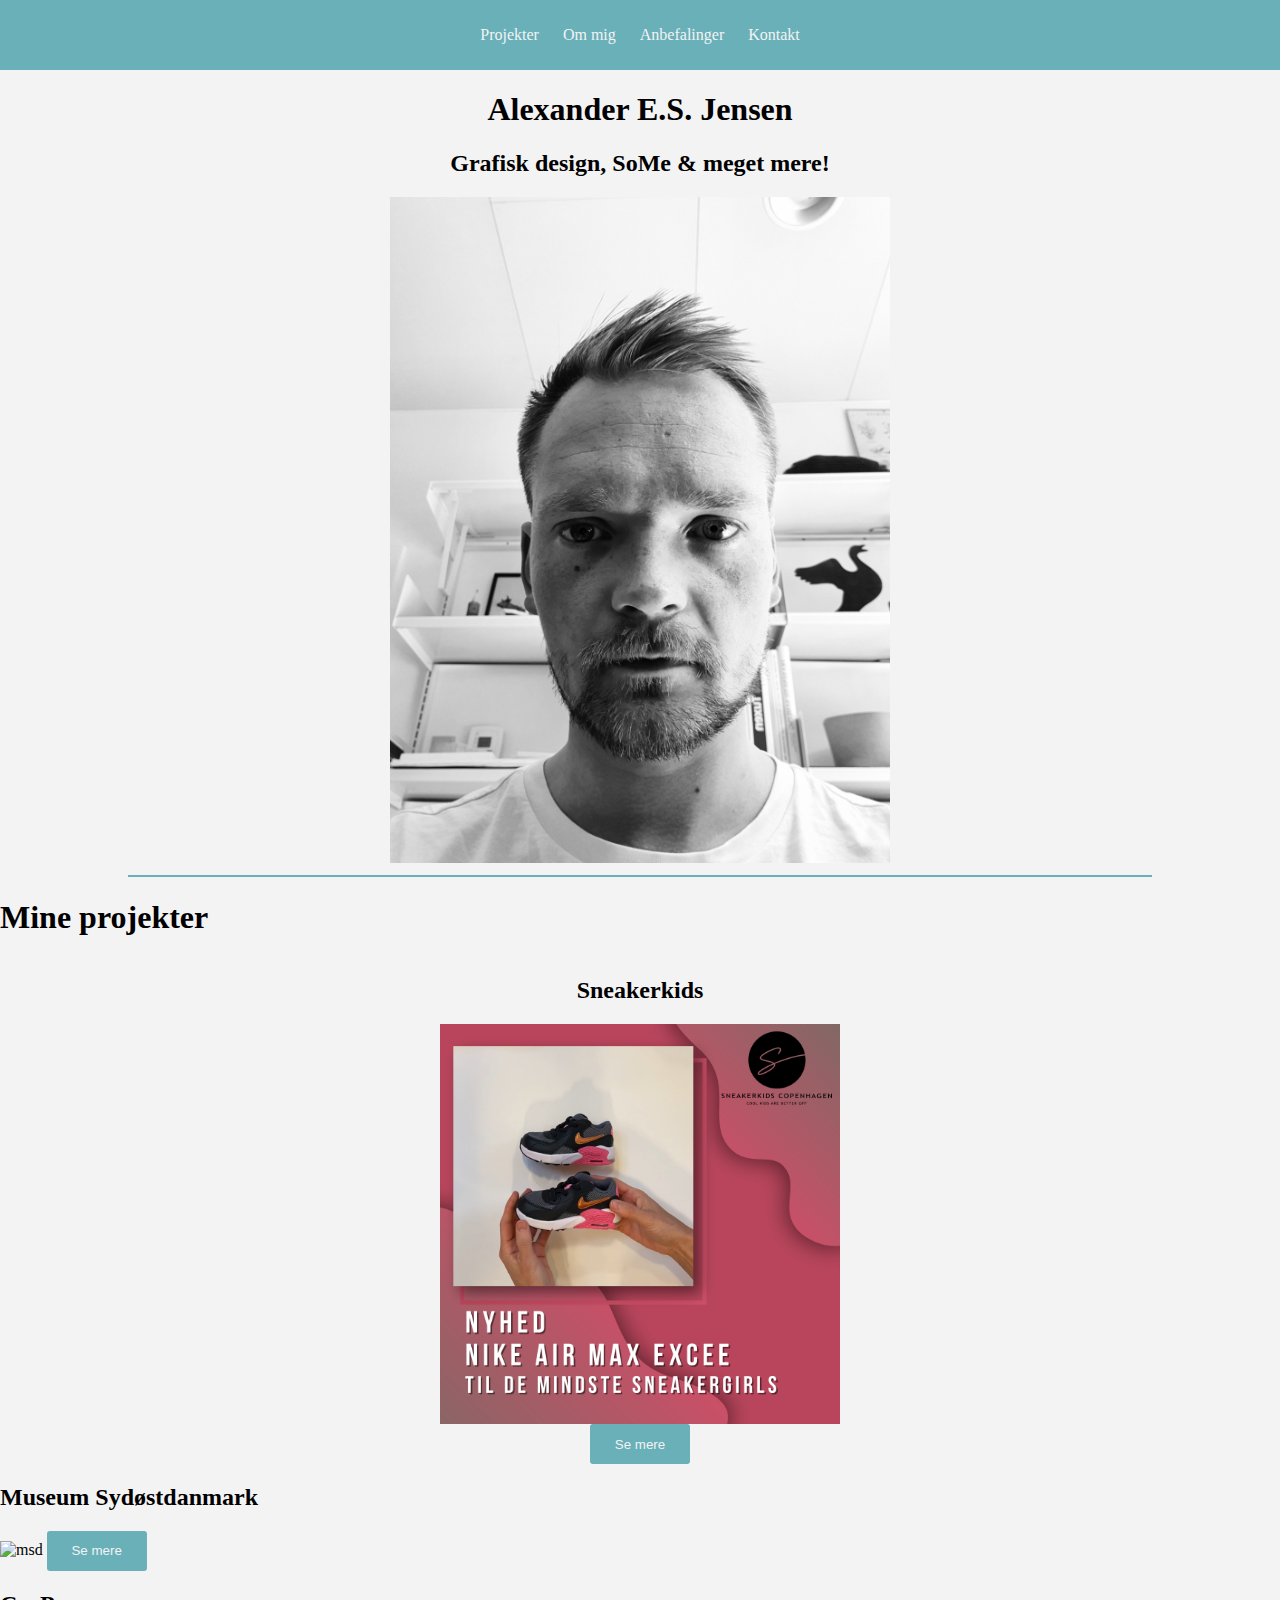
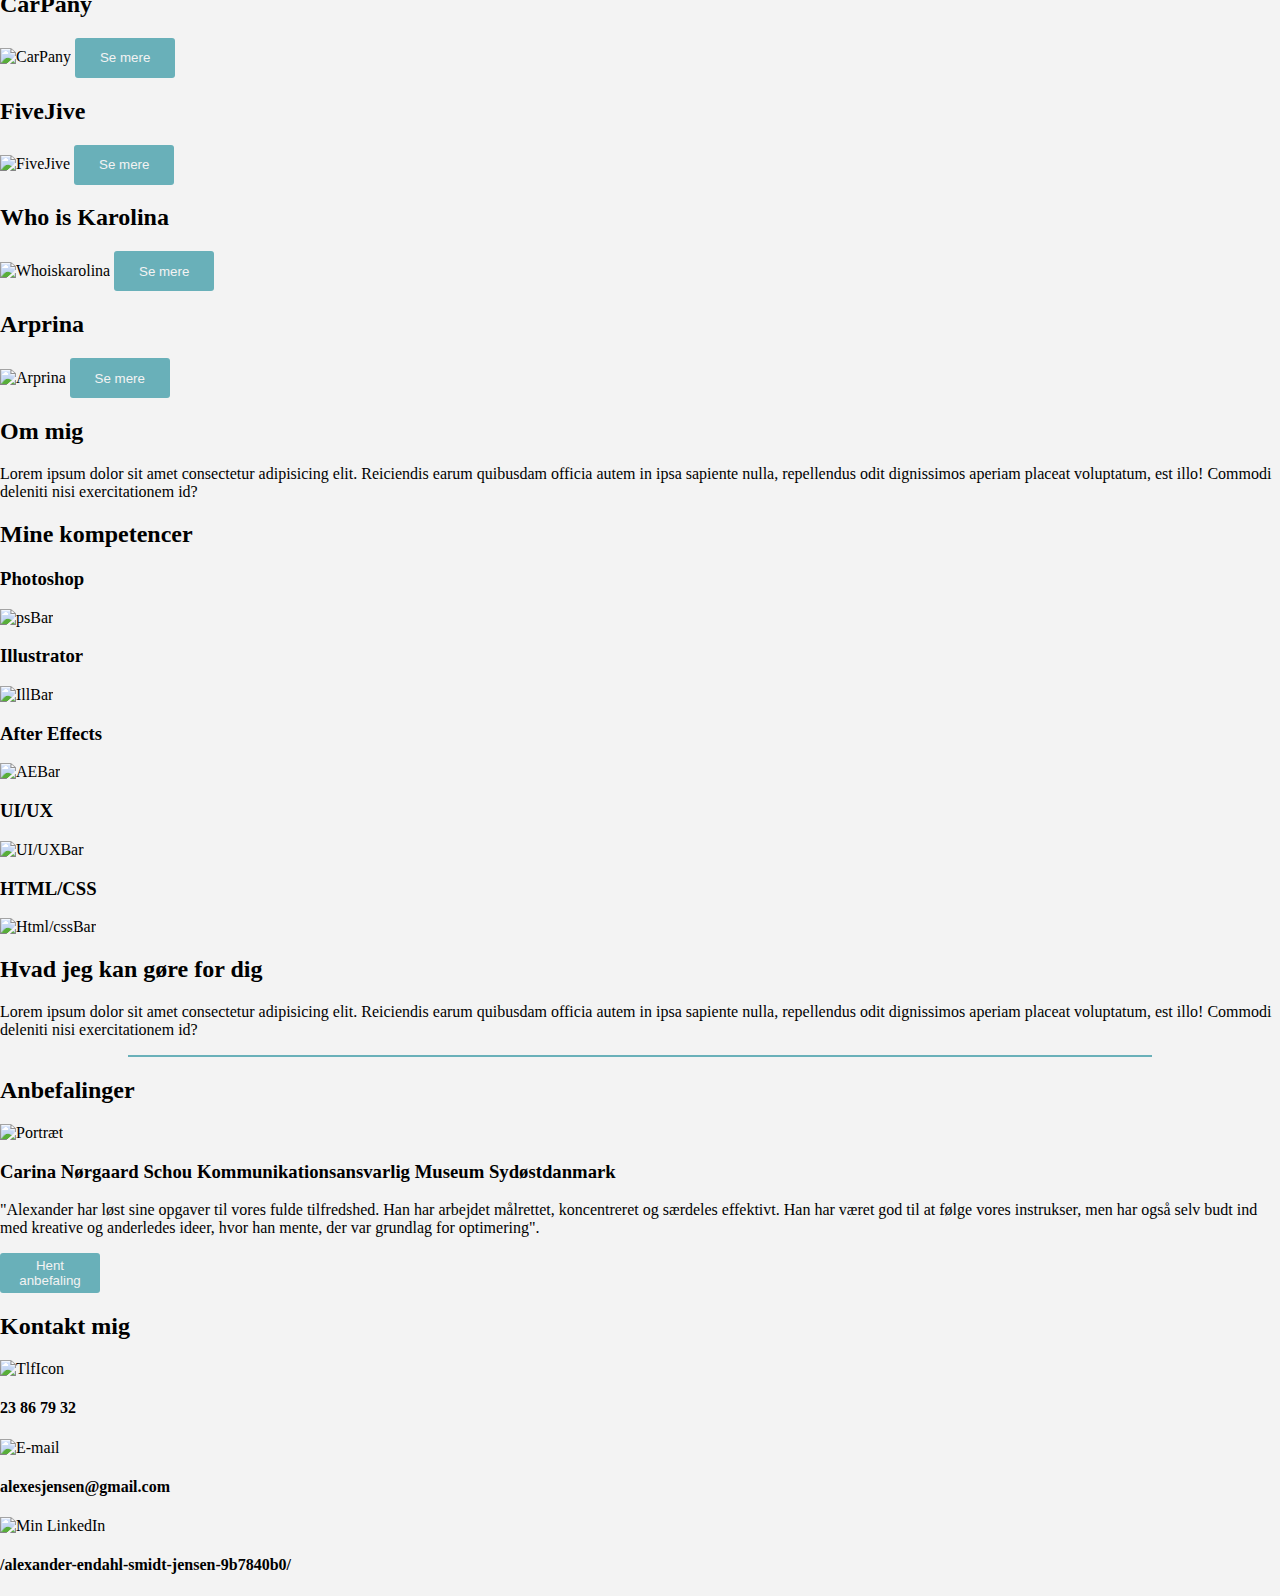
==== index.html @ 07bd34fa "lavet en masse navigation og links" ====
<!DOCTYPE html>
<html lang="en">
<head>
    <meta charset="UTF-8">
    <meta name="viewport" content="width=device-width, initial-scale=1.0">
    <link rel="stylesheet" href="style.css">
    <title>Min portfolio</title>
</head>
<body>
    <nav>
        <label for="toggle">&#9776;</label>
        <input type="checkbox" id="toggle">
        <div class="menu">
            <a href="index.html#navprojekt">Projekter</a>
            <a href="index.html#navommig">Om mig</a>
            <a href="index.html#navanbefal">Anbefalinger</a>
            <a href="index.html#navkontakt">Kontakt</a>
        </div>
    </nav>

    <section class="portret">
        <h1>Alexander E.S. Jensen</h1>
        <h2>Grafisk design, SoMe & meget mere!</h2>
        <img src="mig.jpg" alt="portræt">
    </section>
    <hr>
    <section class="projekter">
        <h1><a id="navprojekt"></a>Mine projekter</h1>
        
        <div class="sneakerkids">
            <h2><a id="tilbagesneaker"></a>Sneakerkids</h2>
            <img src="Sneakerkids thumbnail0.png" alt="sneakerkids">
            <a href="sneakerkids.html"><button>Se mere</button></a>
        </div>

        <div class="msd">
            <h2>Museum Sydøstdanmark</h2>
            <img src="" alt="msd">
            <a href=""><button>Se mere</button></a>
        </div>

        <div class="carpany">
            <h2>CarPany</h2>
            <img src="" alt="CarPany">
            <a href=""><button>Se mere</button></a>
        </div>

        <div class="fivejive">
            <h2>FiveJive</h2>
            <img src="" alt="FiveJive">
            <a href=""><button>Se mere</button></a>
        </div>

        <div class="karolina">
            <h2>Who is Karolina</h2>
            <img src="" alt="Whoiskarolina">
            <a href=""><button>Se mere</button></a>
        </div>

        <div class="arprina">
            <h2>Arprina</h2>
            <img src="" alt="Arprina">
            <a href=""><button>Se mere</button></a>
        </div>
    </section>
    
    <section class="ommig">
        <h2><a id="navommig"></a>Om mig</h2>
        <p>Lorem ipsum dolor sit amet consectetur adipisicing elit.
            Reiciendis earum quibusdam officia autem in ipsa sapiente nulla,
             repellendus odit dignissimos aperiam placeat voluptatum, est illo! 
             Commodi deleniti nisi exercitationem id?</p>
    </section>
    <section class="kompetencer">
        <h2>Mine kompetencer</h2>
        <h3>Photoshop</h3>
        <img src="" alt="psBar">
        <h3>Illustrator</h3>
        <img src="" alt="IllBar">
        <h3>After Effects</h3>
        <img src="" alt="AEBar">
        <h3>UI/UX</h3>
        <img src="" alt="UI/UXBar">
        <h3>HTML/CSS</h3>
        <img src="" alt="Html/cssBar">
    </section>
    <section class="cta">
        <h2>Hvad jeg kan gøre for dig</h2>
        <p>Lorem ipsum dolor sit amet consectetur adipisicing elit.
            Reiciendis earum quibusdam officia autem in ipsa sapiente nulla,
             repellendus odit dignissimos aperiam placeat voluptatum, est illo! 
             Commodi deleniti nisi exercitationem id?</p>
    </section>
    <hr>
    <section class="anbefaling">
        <h2><a id="navanbefal"></a>Anbefalinger</h2>
        <div class="carina">
        <img src="" alt="Portræt">
        <h3>Carina Nørgaard Schou 
            Kommunikationsansvarlig
            Museum Sydøstdanmark</h3>
            <p>"Alexander har løst sine opgaver til vores fulde tilfredshed. Han har arbejdet målrettet, koncentreret og
                særdeles effektivt. Han har været god til at følge vores instrukser, men har også selv budt ind med
                kreative og anderledes ideer, hvor han mente, der var grundlag for optimering".</p>
                <button>Hent anbefaling</button>   
        </div>
    </section>
    <section class="kontakt">
        <h2><a id="navkontakt"></a>Kontakt mig</h2>
        <div class="tlf">
            <img src="" alt="TlfIcon">
            <h4>23 86 79 32</h4>
        </div>
        <div class="mail">
            <img src="" alt="E-mail">
            <h4>alexesjensen@gmail.com</h4>      
        </div>
        <div class="linkedin">
            <img src="" alt="Min LinkedIn">
            <h4>/alexander-endahl-smidt-jensen-9b7840b0/</h4>
        </div>
    </section>
</body>
</html>
---- style.css ----
body {
    margin: 0;
    background-color:#f3f3f3;
}



/*burger menu navigation*/

.nav {
    text-align: right;
    height: 70px;
    line-height: 70px;
    background-color: #69b0b9;
    }
.menu {
    margin: 0 0px 0px 0;
    text-align: center;
    background-color:#69b0b9;
}
.menu a {
    clear: right;
    text-decoration: none;
    color: #f3f3f3;
    margin: 0 10px;
    line-height: 70px;
}

label {
    font-size: 26px;
    line-height: 70px;
    display: none;
    width: 100%;
    float: right;
    background-color: #69b0b9;
    color: #f3f3f3;
    text-align: right;    
    }


#toggle {
    display: none; 
}

/*Hr styling*/

hr {
    background-color: #69b0b9;
    height: 2px;
    border: none;
    width: 80%;
}

/*Button styling*/

button {
    background-color: #69b0b9;
    border: none;
    border-radius: 3px;
    color: #f3f3f3;
    height: 40px;
    width: 100px;

}


/*portræt sektion styling*/

.portret {
    text-align: center;
}

.portret img {
    width: 500px;
}

/*Projekt sektion*/

.sneakerkids {
    display: flex;
    flex-direction: column;
    align-items: center;
}
    

.projekter img {
    width: 400px;
}







@media only screen and (max-width: 500px) {
    label {
        display: block;
        cursor: pointer;
        }
    .menu {
        text-align: center;
        width: 100%;
        display: none;
    }
    .menu a {
        display: block;
        margin: 0;
    }
    #toggle:checked + .menu {
        display: block;
    }
    .portret {
        padding-top: 70px;
    }
    .portret img {
        width: 400px;
    }
}
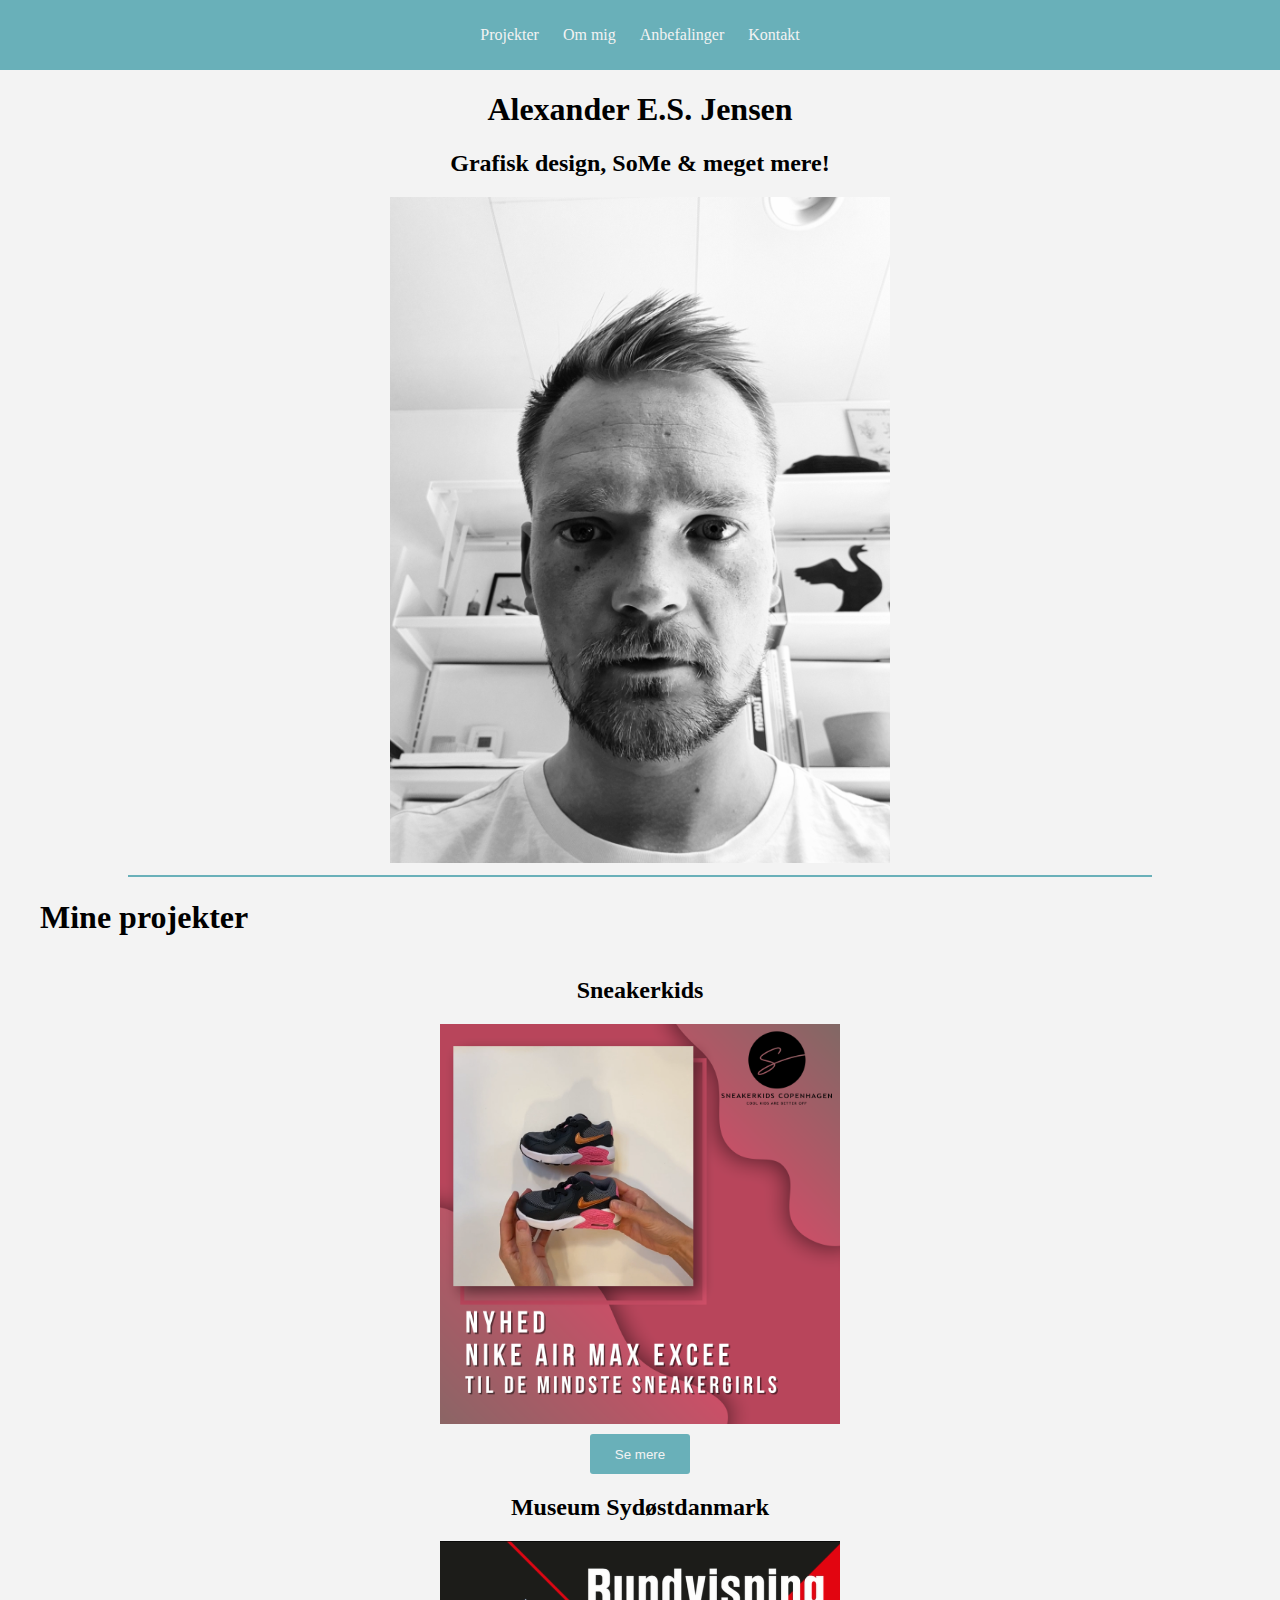
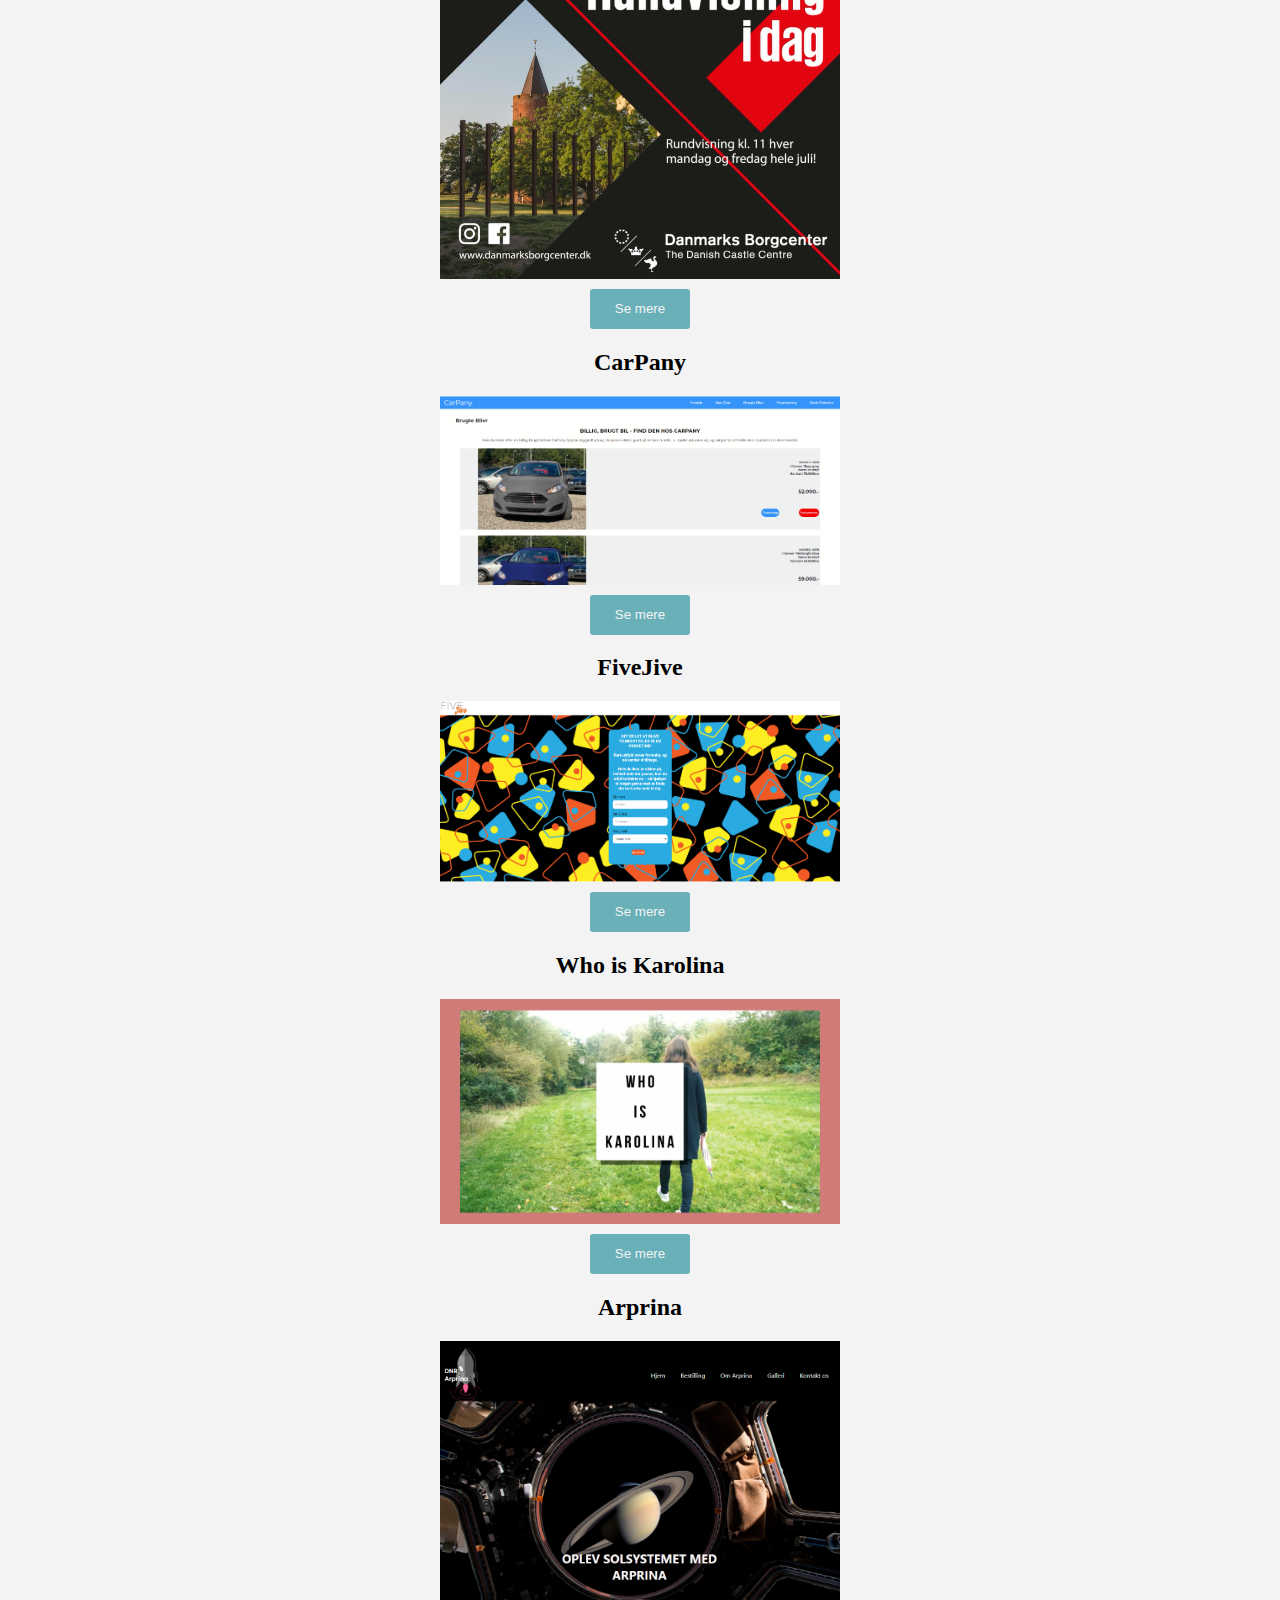
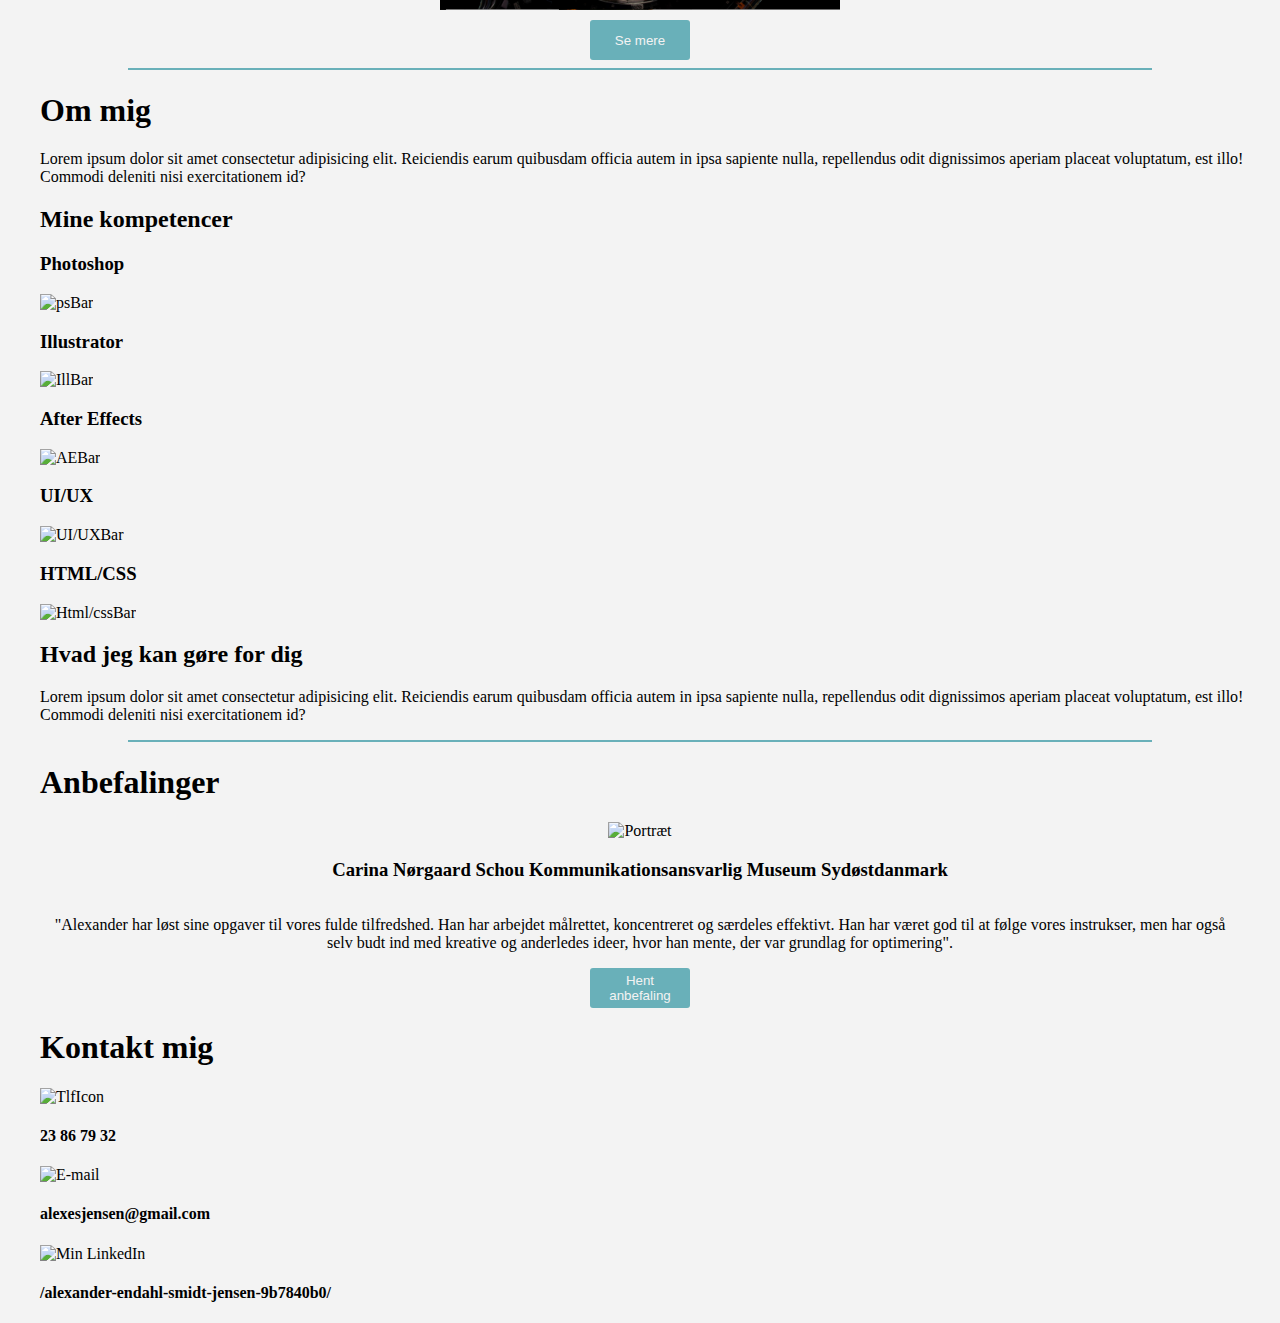
==== commit 2ecb3076: "en masse" ====
--- a/index.html
+++ b/index.html
@@ -34,38 +34,38 @@
         </div>
 
         <div class="msd">
-            <h2>Museum Sydøstdanmark</h2>
-            <img src="" alt="msd">
-            <a href=""><button>Se mere</button></a>
+            <h2><a id="tilbagemsd"></a>Museum Sydøstdanmark</h2>
+            <img src="msd.PNG" alt="msd">
+            <a href="msd.html"><button>Se mere</button></a>
         </div>
 
         <div class="carpany">
-            <h2>CarPany</h2>
-            <img src="" alt="CarPany">
-            <a href=""><button>Se mere</button></a>
+            <h2><a id="tilbagecarpany"></a>CarPany</h2>
+            <img src="Carpany.PNG" alt="CarPany">
+            <a href="carpany.html"><button>Se mere</button></a>
         </div>
 
         <div class="fivejive">
-            <h2>FiveJive</h2>
-            <img src="" alt="FiveJive">
-            <a href=""><button>Se mere</button></a>
+            <h2><a id="tilbagefivejive"></a>FiveJive</h2>
+            <img src="jive.PNG" alt="FiveJive">
+            <a href="fivejive.html"><button>Se mere</button></a>
         </div>
 
         <div class="karolina">
-            <h2>Who is Karolina</h2>
-            <img src="" alt="Whoiskarolina">
-            <a href=""><button>Se mere</button></a>
+            <h2><a id="tilbagekaro"></a>Who is Karolina</h2>
+            <img src="karolina film.png" alt="Whoiskarolina">
+            <a href="wik.html"><button>Se mere</button></a>
         </div>
 
         <div class="arprina">
-            <h2>Arprina</h2>
-            <img src="" alt="Arprina">
-            <a href=""><button>Se mere</button></a>
+            <h2><a id="tilbagearprina"></a>Arprina</h2>
+            <img src="rumrejsen.PNG" alt="Arprina">
+            <a href="arprina.html"><button>Se mere</button></a>
         </div>
     </section>
-    
+<hr>
     <section class="ommig">
-        <h2><a id="navommig"></a>Om mig</h2>
+        <h1><a id="navommig"></a>Om mig</h1>
         <p>Lorem ipsum dolor sit amet consectetur adipisicing elit.
             Reiciendis earum quibusdam officia autem in ipsa sapiente nulla,
              repellendus odit dignissimos aperiam placeat voluptatum, est illo! 
@@ -93,7 +93,7 @@
     </section>
     <hr>
     <section class="anbefaling">
-        <h2><a id="navanbefal"></a>Anbefalinger</h2>
+        <h1><a id="navanbefal"></a>Anbefalinger</h1>
         <div class="carina">
         <img src="" alt="Portræt">
         <h3>Carina Nørgaard Schou 
@@ -106,7 +106,7 @@
         </div>
     </section>
     <section class="kontakt">
-        <h2><a id="navkontakt"></a>Kontakt mig</h2>
+        <h1><a id="navkontakt"></a>Kontakt mig</h1>
         <div class="tlf">
             <img src="" alt="TlfIcon">
             <h4>23 86 79 32</h4>
--- a/style.css
+++ b/style.css
@@ -74,24 +74,99 @@
     width: 500px;
 }
 
+/*ryk af tekster mm.*/
+
+.projekter h1 {
+margin-left: 40px;
+}
+.ommig {
+    margin-left: 40px;
+}
+.anbefaling h1 {
+    margin-left: 40px;
+}
+.kontakt {
+    margin-left: 40px;
+}
+.kompetencer {
+    margin-left: 40px;
+}
+.cta {
+    margin-left: 40px;
+}
+
 /*Projekt sektion*/
 
 .sneakerkids {
     display: flex;
     flex-direction: column;
     align-items: center;
+    }
+.sneakerkids button {
+    margin-top: 10px;
 }
-    
 
 .projekter img {
     width: 400px;
 }
 
+.msd {
+    display: flex;
+    flex-direction: column;
+    align-items: center;
+}
+.msd button{
+    margin-top: 10px;
+}
 
+.carpany {
+    display: flex;
+    flex-direction: column;
+    align-items: center;
+}
+.carpany button {
+    margin-top: 10px;
+}
 
+.fivejive {
+    display: flex;
+    flex-direction: column;
+    align-items: center;
+}
+.fivejive button {
+    margin-top: 10px;
+}
 
+.karolina {
+    display: flex;
+    flex-direction: column;
+    align-items: center;
+}
+.karolina button {
+    margin-top: 10px;
+}
 
+.arprina {
+    display: flex;
+    flex-direction: column;
+    align-items: center;
+}
+.arprina button {
+    margin-top: 10px;
+}
 
+/*anbfaling*/
+
+.carina {
+    display: flex;
+    flex-direction: column;
+    align-items: center;
+    text-align: center;
+}
+.carina p {
+    margin-left: 40px;
+    margin-right: 40px;
+}
 
 @media only screen and (max-width: 500px) {
     label {
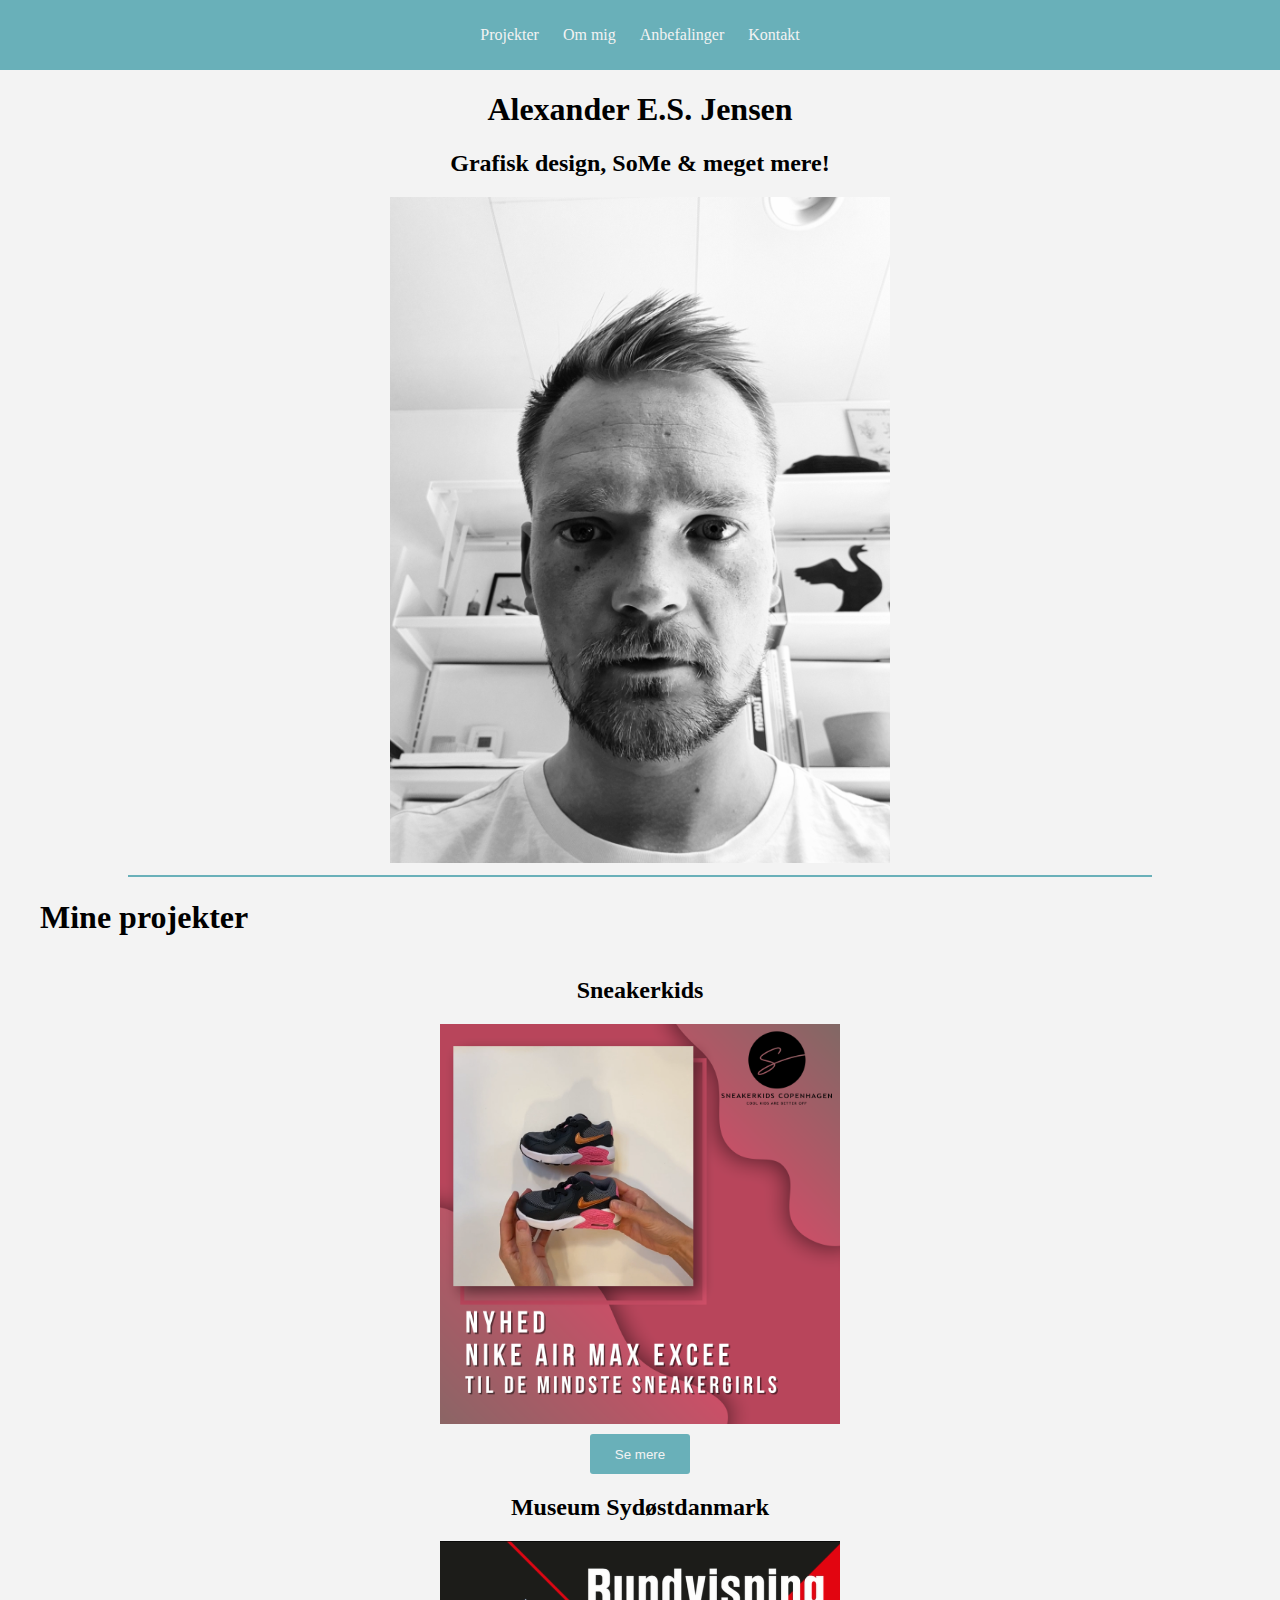
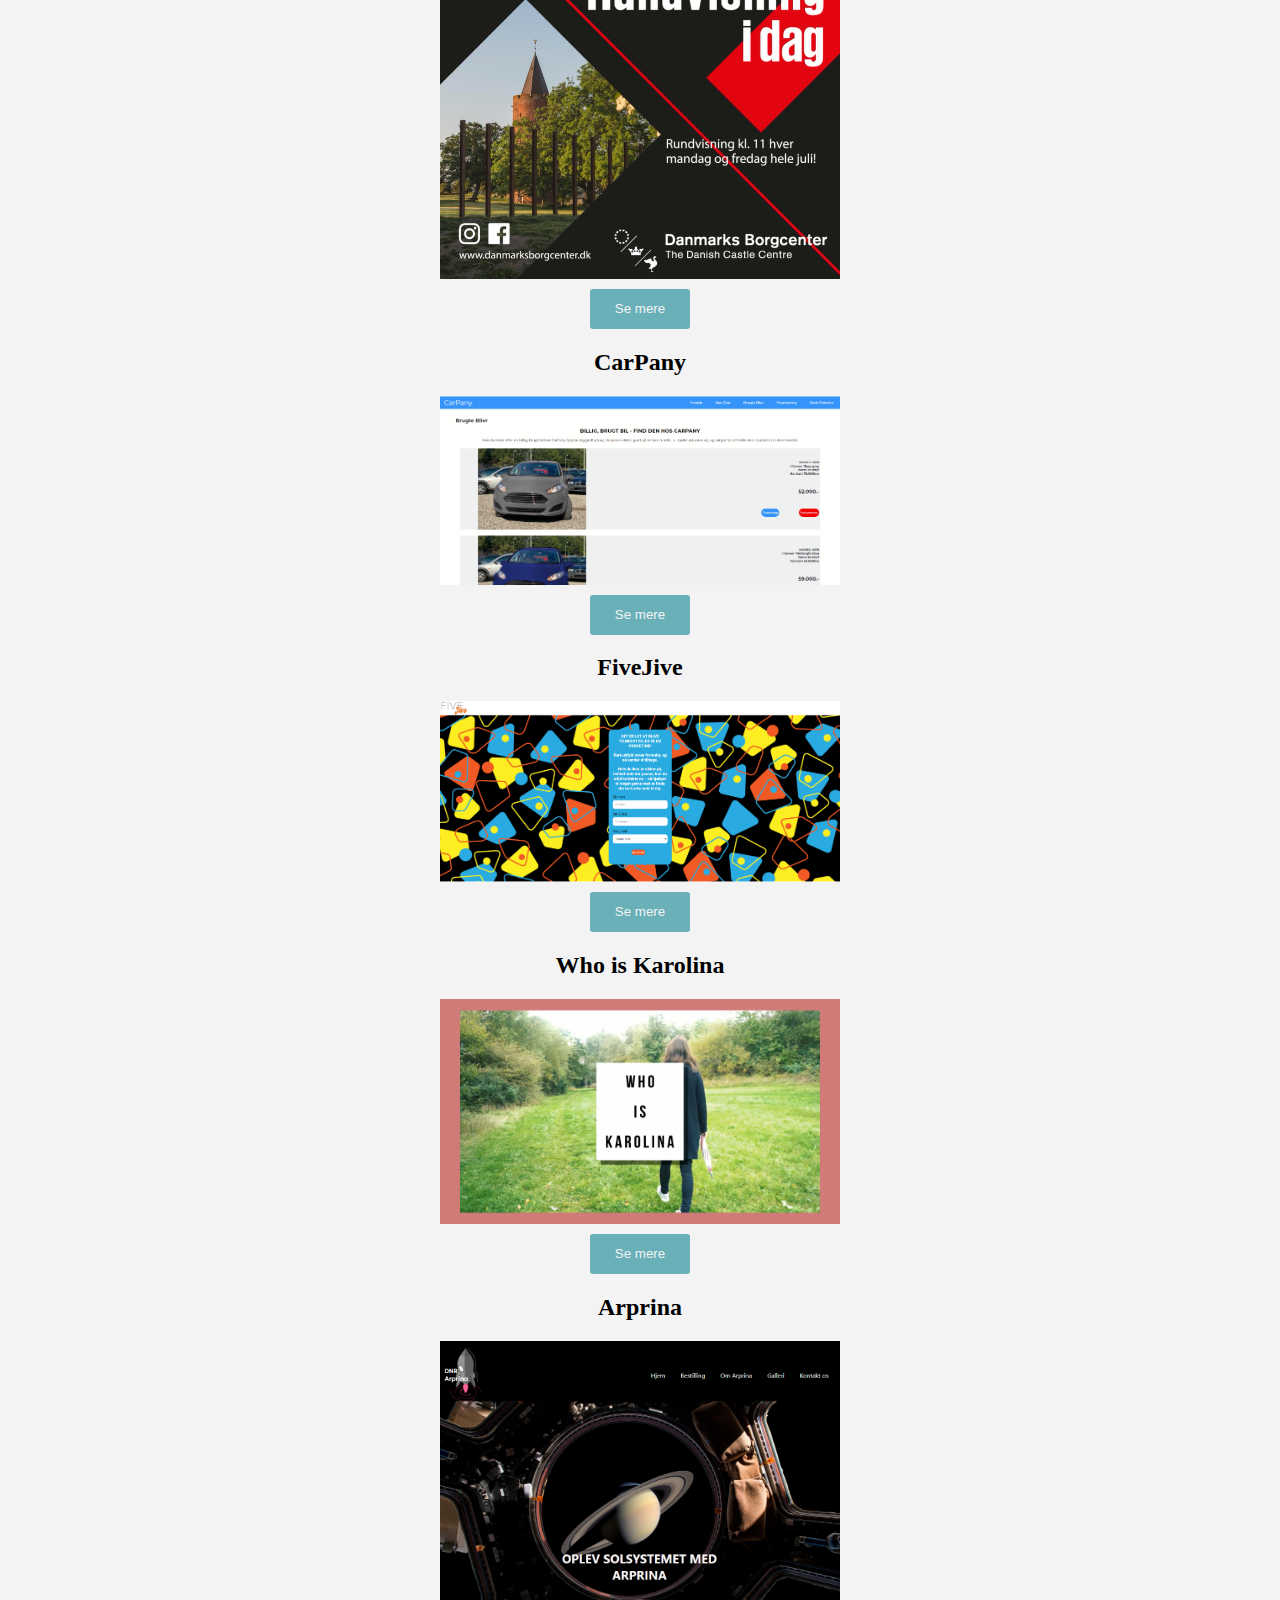
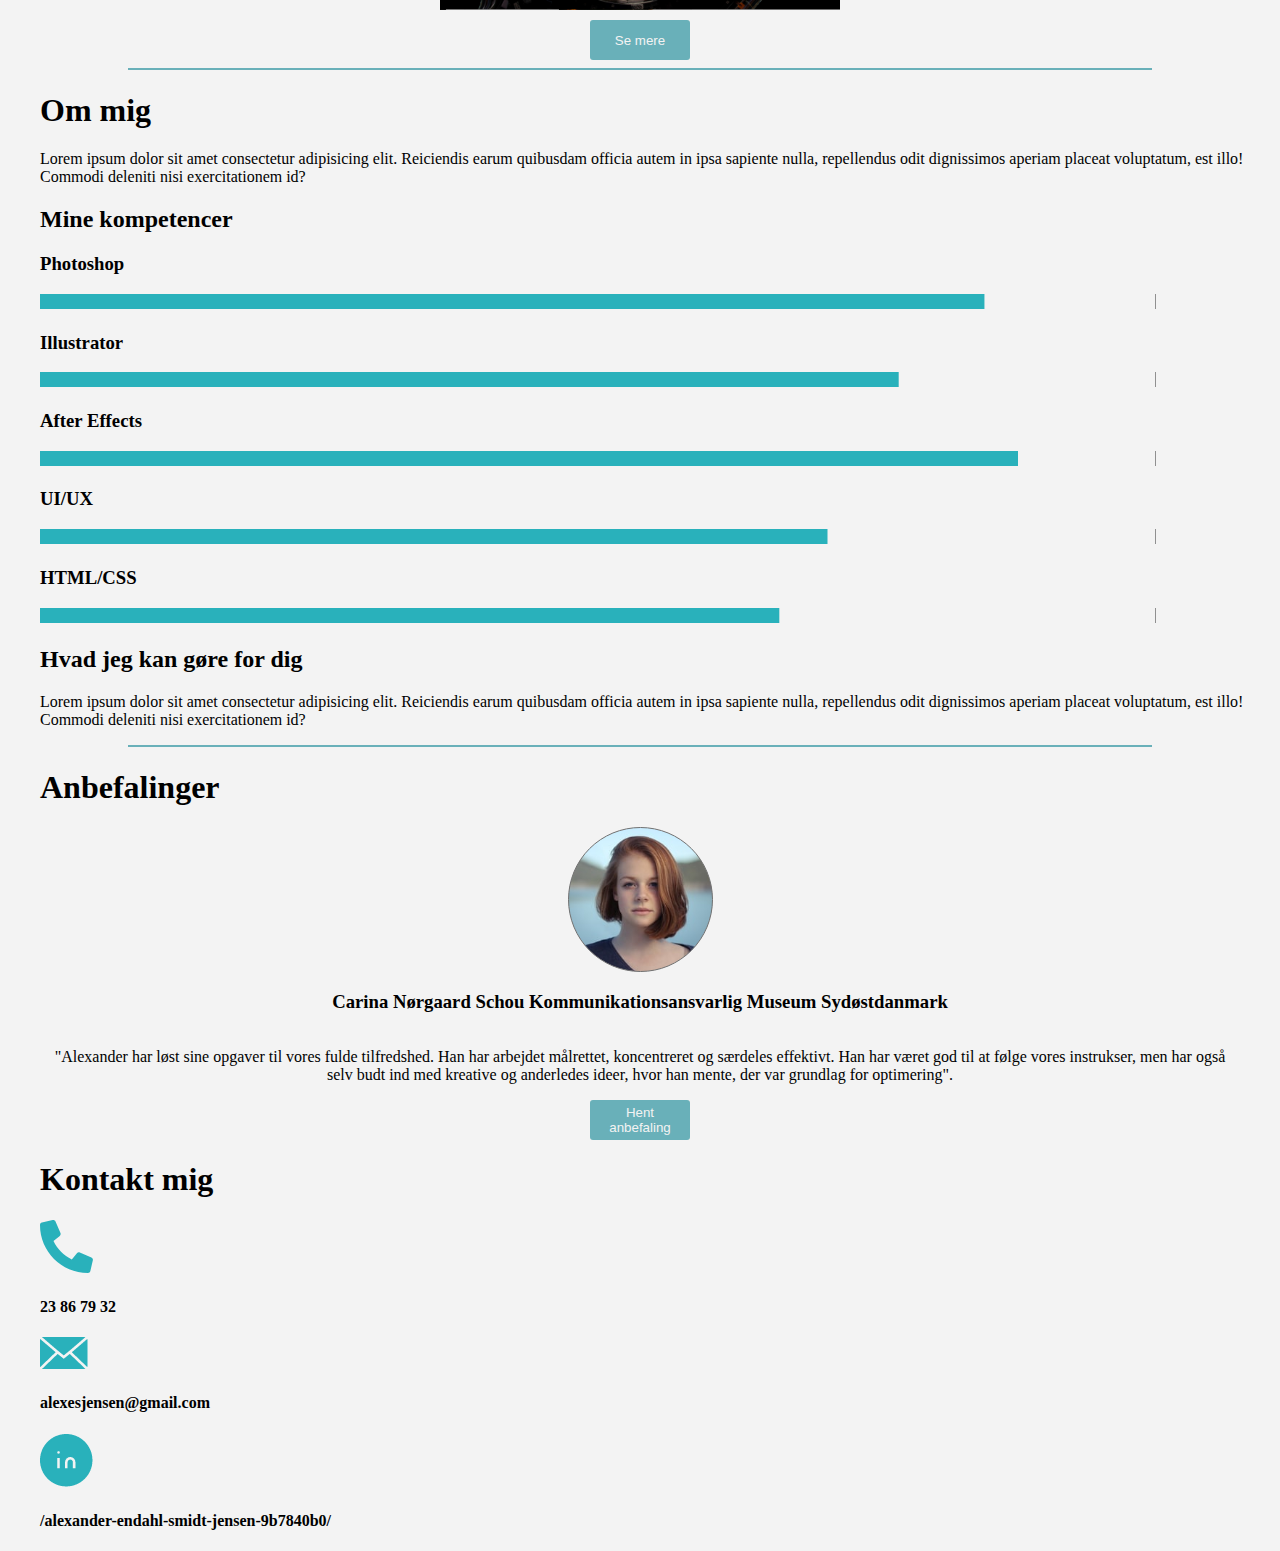
==== commit 71aa80e2: "tilføjet billeder" ====
--- a/index.html
+++ b/index.html
@@ -74,15 +74,15 @@
     <section class="kompetencer">
         <h2>Mine kompetencer</h2>
         <h3>Photoshop</h3>
-        <img src="" alt="psBar">
+        <img src="psbar2.png" alt="psBar">
         <h3>Illustrator</h3>
-        <img src="" alt="IllBar">
+        <img src="illbar.png" alt="IllBar">
         <h3>After Effects</h3>
-        <img src="" alt="AEBar">
+        <img src="AEbar.png" alt="AEBar">
         <h3>UI/UX</h3>
-        <img src="" alt="UI/UXBar">
+        <img src="uiuxbar.png" alt="UI/UXBar">
         <h3>HTML/CSS</h3>
-        <img src="" alt="Html/cssBar">
+        <img src="htmlcssbar.png" alt="Html/cssBar">
     </section>
     <section class="cta">
         <h2>Hvad jeg kan gøre for dig</h2>
@@ -95,28 +95,29 @@
     <section class="anbefaling">
         <h1><a id="navanbefal"></a>Anbefalinger</h1>
         <div class="carina">
-        <img src="" alt="Portræt">
+        <img src="carina.png" alt="Portræt">
         <h3>Carina Nørgaard Schou 
             Kommunikationsansvarlig
             Museum Sydøstdanmark</h3>
             <p>"Alexander har løst sine opgaver til vores fulde tilfredshed. Han har arbejdet målrettet, koncentreret og
                 særdeles effektivt. Han har været god til at følge vores instrukser, men har også selv budt ind med
                 kreative og anderledes ideer, hvor han mente, der var grundlag for optimering".</p>
-                <button>Hent anbefaling</button>   
+                <a href="./Anbefaling Museum Sydøstdanmark.pdf" download="AnbefalingMSD.pdf">
+                <button>Hent anbefaling</button></a>   
         </div>
     </section>
     <section class="kontakt">
         <h1><a id="navkontakt"></a>Kontakt mig</h1>
         <div class="tlf">
-            <img src="" alt="TlfIcon">
+            <img src="tlf.png" alt="TlfIcon">
             <h4>23 86 79 32</h4>
         </div>
         <div class="mail">
-            <img src="" alt="E-mail">
+            <img src="email.png" alt="E-mail">
             <h4>alexesjensen@gmail.com</h4>      
         </div>
         <div class="linkedin">
-            <img src="" alt="Min LinkedIn">
+            <img src="linkedin (1).png" alt="Min LinkedIn">
             <h4>/alexander-endahl-smidt-jensen-9b7840b0/</h4>
         </div>
     </section>
--- a/style.css
+++ b/style.css
@@ -154,6 +154,13 @@
 .arprina button {
     margin-top: 10px;
 }
+
+.kompetencer img {
+width: 90%;
+height: 15px;
+}
+
+
 
 /*anbfaling*/
 
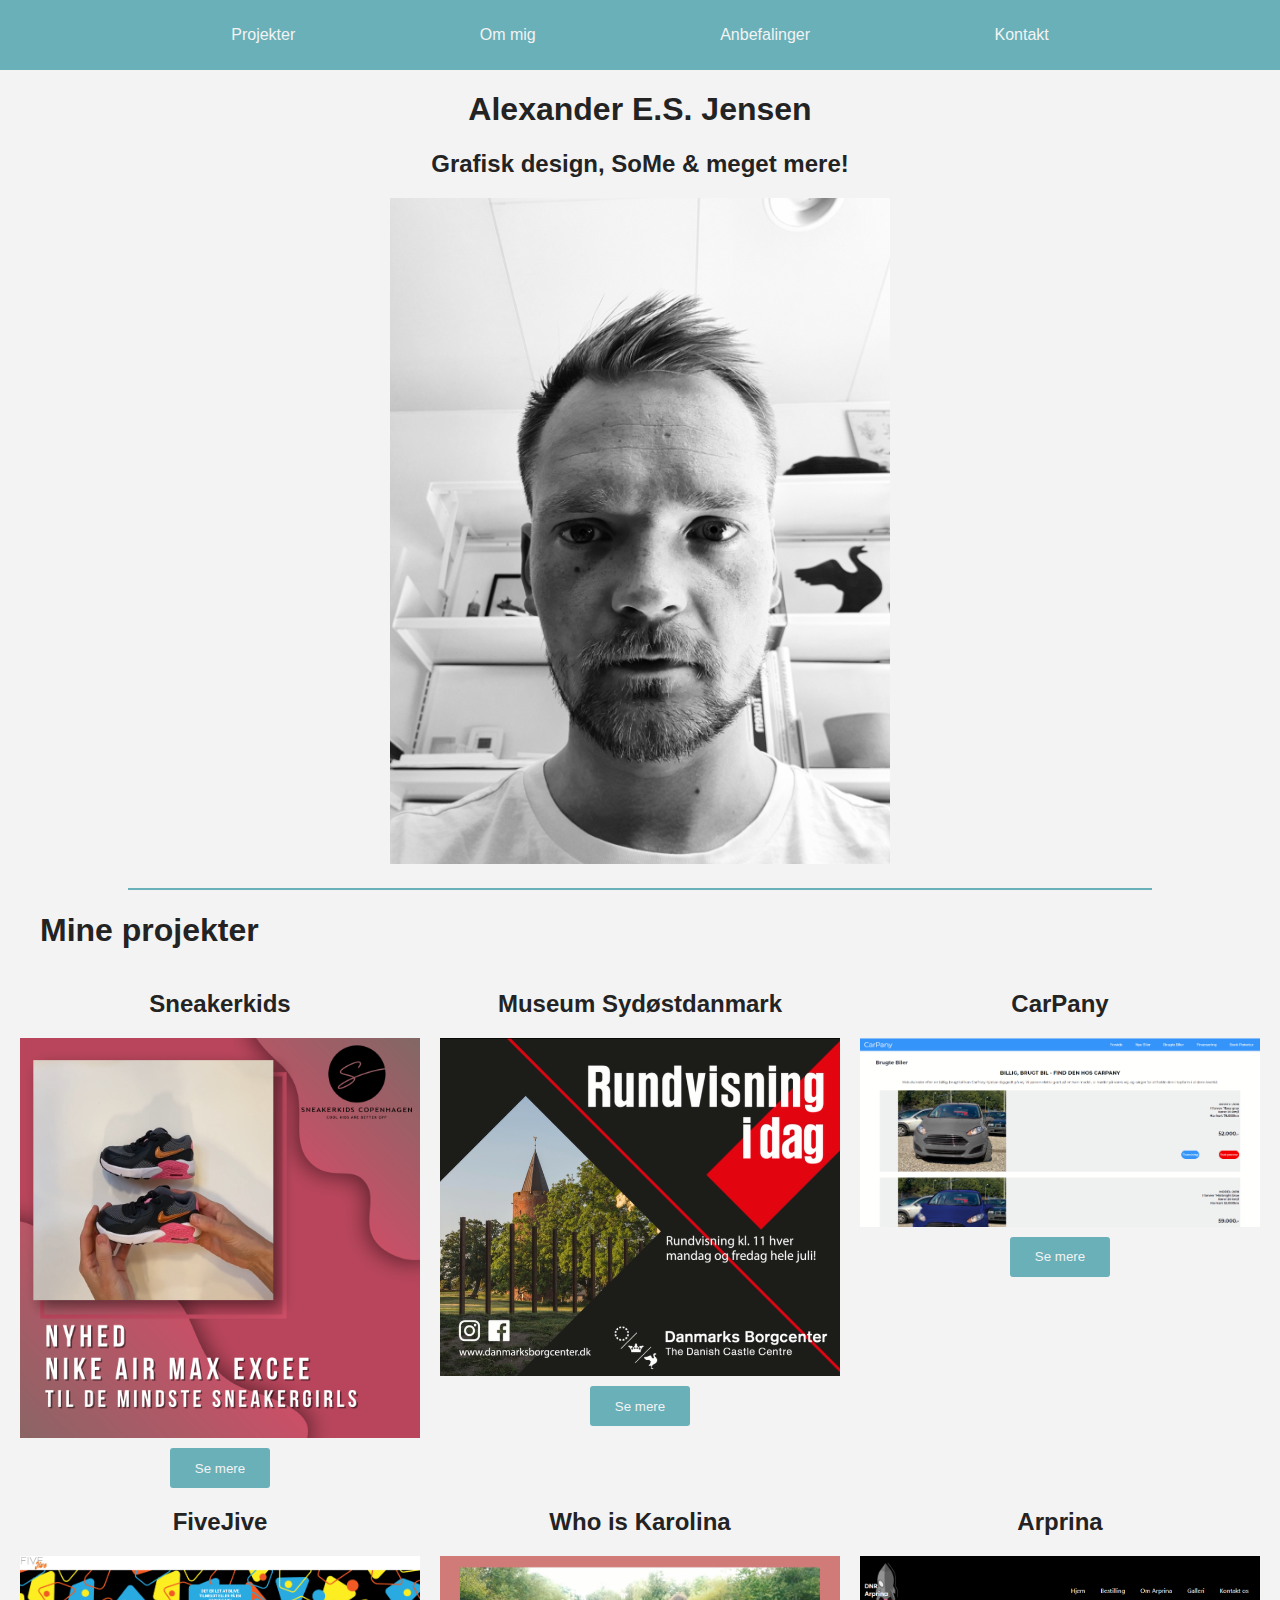
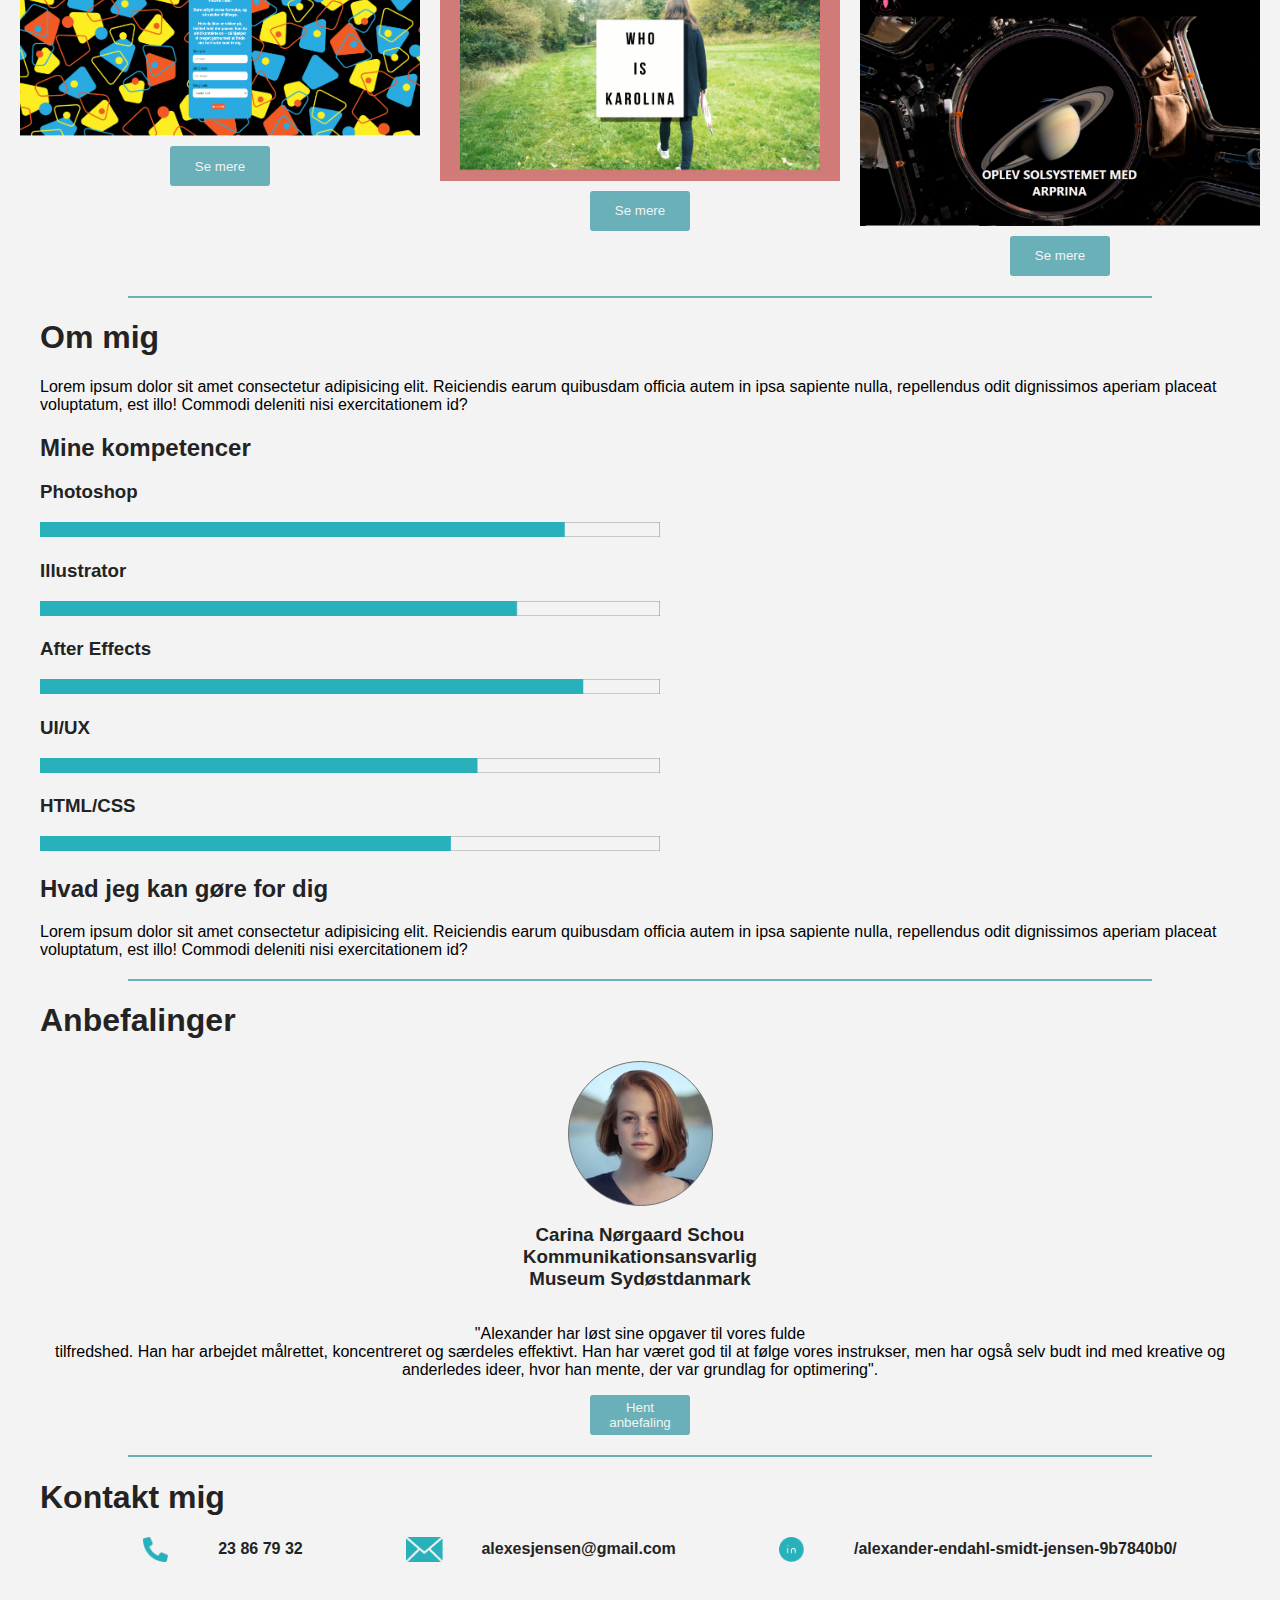
==== commit b40af9ef: "ændringer" ====
--- a/index.html
+++ b/index.html
@@ -24,8 +24,9 @@
         <img src="mig.jpg" alt="portræt">
     </section>
     <hr>
+    <section class="overskrift"><h1><a id="navprojekt"></a>Mine projekter</h1>
+    </section>
     <section class="projekter">
-        <h1><a id="navprojekt"></a>Mine projekter</h1>
         
         <div class="sneakerkids">
             <h2><a id="tilbagesneaker"></a>Sneakerkids</h2>
@@ -96,18 +97,21 @@
         <h1><a id="navanbefal"></a>Anbefalinger</h1>
         <div class="carina">
         <img src="carina.png" alt="Portræt">
-        <h3>Carina Nørgaard Schou 
-            Kommunikationsansvarlig
+        <h3>Carina Nørgaard Schou <br>
+            Kommunikationsansvarlig <br>
             Museum Sydøstdanmark</h3>
-            <p>"Alexander har løst sine opgaver til vores fulde tilfredshed. Han har arbejdet målrettet, koncentreret og
+            <p>"Alexander har løst sine opgaver til vores fulde <br> tilfredshed. Han har arbejdet målrettet, koncentreret og
                 særdeles effektivt. Han har været god til at følge vores instrukser, men har også selv budt ind med
                 kreative og anderledes ideer, hvor han mente, der var grundlag for optimering".</p>
                 <a href="./Anbefaling Museum Sydøstdanmark.pdf" download="AnbefalingMSD.pdf">
                 <button>Hent anbefaling</button></a>   
         </div>
     </section>
+    <hr>
+    <section class="overskrift"><h1><a id="navkontakt"></a>Kontakt mig</h1>
+    </section>
     <section class="kontakt">
-        <h1><a id="navkontakt"></a>Kontakt mig</h1>
+        
         <div class="tlf">
             <img src="tlf.png" alt="TlfIcon">
             <h4>23 86 79 32</h4>
--- a/style.css
+++ b/style.css
@@ -1,28 +1,27 @@
 body {
     margin: 0;
     background-color:#f3f3f3;
-}
-
-
+    font-family: 'Montserrat', sans-serif;
+}
+
+h1,h2,h3,h4 {
+    color: #232323;
+}
 
 /*burger menu navigation*/
 
-.nav {
-    text-align: right;
-    height: 70px;
-    line-height: 70px;
-    background-color: #69b0b9;
-    }
 .menu {
     margin: 0 0px 0px 0;
     text-align: center;
     background-color:#69b0b9;
+    overflow: hidden;
+    
 }
 .menu a {
     clear: right;
     text-decoration: none;
     color: #f3f3f3;
-    margin: 0 10px;
+    margin: 0 90px;
     line-height: 70px;
 }
 
@@ -49,6 +48,7 @@
     height: 2px;
     border: none;
     width: 80%;
+    margin-top: 20px;
 }
 
 /*Button styling*/
@@ -94,6 +94,9 @@
 .cta {
     margin-left: 40px;
 }
+.overskrift h1 {
+    margin-left: 40px;
+}
 
 /*Projekt sektion*/
 
@@ -156,11 +159,17 @@
 }
 
 .kompetencer img {
-width: 90%;
+width: 50%;
 height: 15px;
 }
 
-
+.projekter {
+    display: flex;
+    flex-direction: row;
+    flex-wrap: wrap;
+    justify-content: center;
+    justify-content: space-evenly;
+    }
 
 /*anbfaling*/
 
@@ -175,7 +184,48 @@
     margin-right: 40px;
 }
 
-@media only screen and (max-width: 500px) {
+/*kontakt*/
+
+.kontakt img {
+    width: auto;
+    height: 25px;
+}
+
+.kontakt h4 {
+    margin-left: 50px;
+    margin-top: 3px;
+}
+
+.mail h4 {
+    margin-left: 38px;
+}
+
+.tlf {
+    display: flex;
+    flex-direction: row;
+    margin-bottom: 15px;
+}
+
+.mail {
+    display: flex;
+    flex-direction: row;
+    margin-bottom: 15px;
+}
+.linkedin {
+    display: flex;
+    flex-direction: row;
+    margin-bottom: 15px;
+}
+
+.kontakt {
+    display: flex;
+    flex-direction: row;
+    flex-wrap: wrap;
+    justify-content: space-evenly;
+    margin-bottom: 30px;
+    }
+
+@media only screen and (max-width: 600px) {
     label {
         display: block;
         cursor: pointer;
@@ -198,4 +248,15 @@
     .portret img {
         width: 400px;
     }
+    .projekter {
+        display: flex;
+        flex-direction: column;
+    }
+    .kontakt {
+        display: flex;
+        flex-direction: column;
+    }
+    .carina p {
+        font-size: 16px;
+    }
 }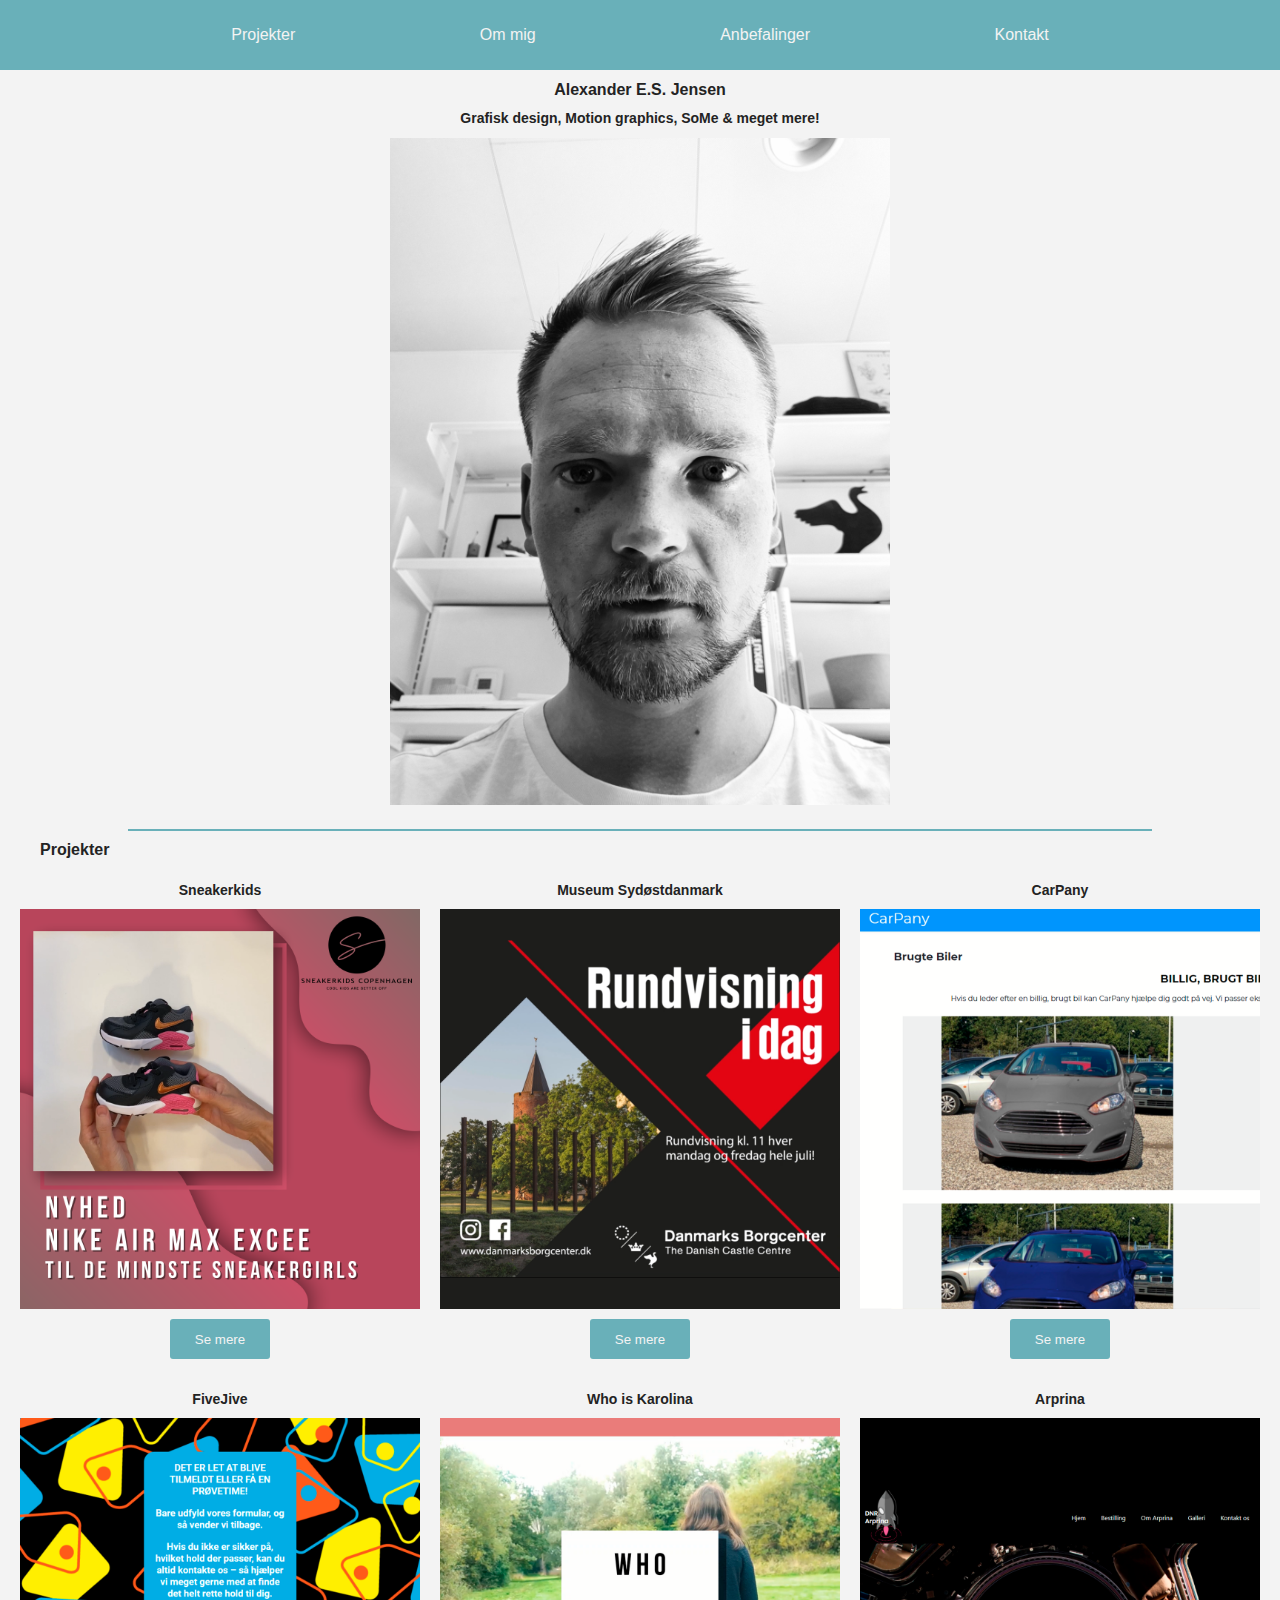
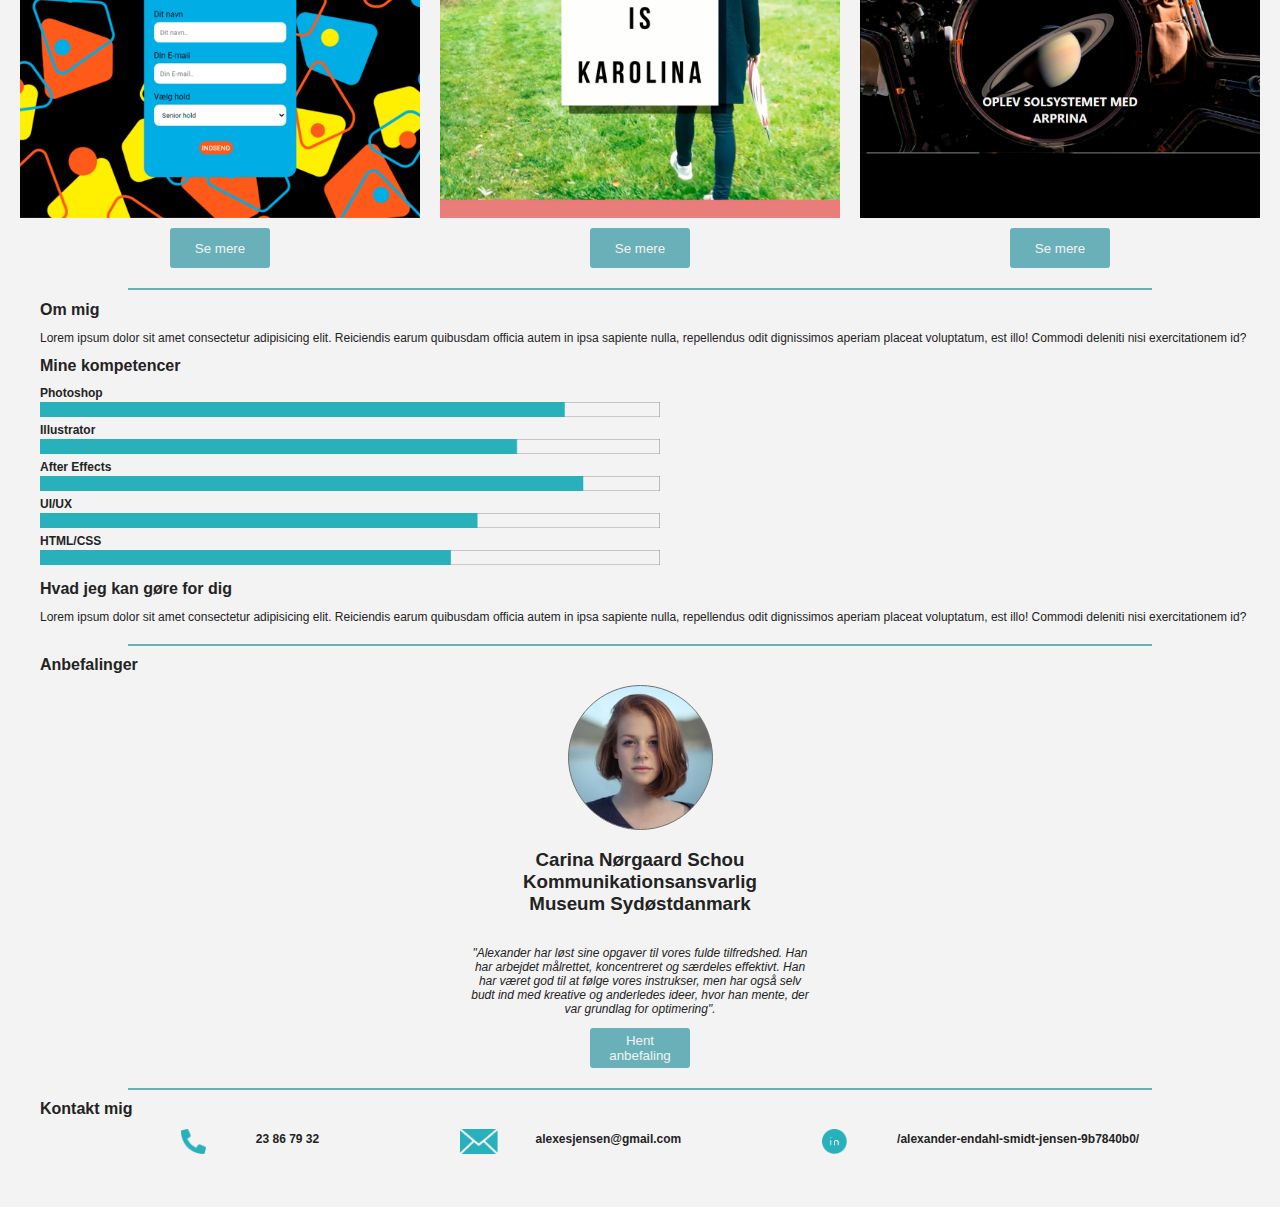
==== commit f6e3a5ea: "små ændringer" ====
--- a/index.html
+++ b/index.html
@@ -20,11 +20,11 @@
 
     <section class="portret">
         <h1>Alexander E.S. Jensen</h1>
-        <h2>Grafisk design, SoMe & meget mere!</h2>
+        <h2>Grafisk design, Motion graphics, SoMe & meget mere!</h2>
         <img src="mig.jpg" alt="portræt">
     </section>
     <hr>
-    <section class="overskrift"><h1><a id="navprojekt"></a>Mine projekter</h1>
+    <section class="overskrift"><h1><a id="navprojekt"></a>Projekter</h1>
     </section>
     <section class="projekter">
         
@@ -36,31 +36,31 @@
 
         <div class="msd">
             <h2><a id="tilbagemsd"></a>Museum Sydøstdanmark</h2>
-            <img src="msd.PNG" alt="msd">
+            <img src="msdfinal.png" alt="msd">
             <a href="msd.html"><button>Se mere</button></a>
         </div>
 
         <div class="carpany">
             <h2><a id="tilbagecarpany"></a>CarPany</h2>
-            <img src="Carpany.PNG" alt="CarPany">
+            <img src="carpanyfinal.png" alt="CarPany">
             <a href="carpany.html"><button>Se mere</button></a>
         </div>
 
         <div class="fivejive">
             <h2><a id="tilbagefivejive"></a>FiveJive</h2>
-            <img src="jive.PNG" alt="FiveJive">
+            <img src="jivefinal.png" alt="FiveJive">
             <a href="fivejive.html"><button>Se mere</button></a>
         </div>
 
         <div class="karolina">
             <h2><a id="tilbagekaro"></a>Who is Karolina</h2>
-            <img src="karolina film.png" alt="Whoiskarolina">
+            <img src="karofinal.png" alt="Whoiskarolina">
             <a href="wik.html"><button>Se mere</button></a>
         </div>
 
         <div class="arprina">
             <h2><a id="tilbagearprina"></a>Arprina</h2>
-            <img src="rumrejsen.PNG" alt="Arprina">
+            <img src="arprinafinal.png" alt="Arprina">
             <a href="arprina.html"><button>Se mere</button></a>
         </div>
     </section>
@@ -73,7 +73,7 @@
              Commodi deleniti nisi exercitationem id?</p>
     </section>
     <section class="kompetencer">
-        <h2>Mine kompetencer</h2>
+        <h1>Mine kompetencer</h1>
         <h3>Photoshop</h3>
         <img src="psbar2.png" alt="psBar">
         <h3>Illustrator</h3>
@@ -86,7 +86,7 @@
         <img src="htmlcssbar.png" alt="Html/cssBar">
     </section>
     <section class="cta">
-        <h2>Hvad jeg kan gøre for dig</h2>
+        <h1>Hvad jeg kan gøre for dig</h1>
         <p>Lorem ipsum dolor sit amet consectetur adipisicing elit.
             Reiciendis earum quibusdam officia autem in ipsa sapiente nulla,
              repellendus odit dignissimos aperiam placeat voluptatum, est illo! 
@@ -100,7 +100,7 @@
         <h3>Carina Nørgaard Schou <br>
             Kommunikationsansvarlig <br>
             Museum Sydøstdanmark</h3>
-            <p>"Alexander har løst sine opgaver til vores fulde <br> tilfredshed. Han har arbejdet målrettet, koncentreret og
+            <p>"Alexander har løst sine opgaver til vores fulde tilfredshed. Han har arbejdet målrettet, koncentreret og
                 særdeles effektivt. Han har været god til at følge vores instrukser, men har også selv budt ind med
                 kreative og anderledes ideer, hvor han mente, der var grundlag for optimering".</p>
                 <a href="./Anbefaling Museum Sydøstdanmark.pdf" download="AnbefalingMSD.pdf">
--- a/style.css
+++ b/style.css
@@ -4,8 +4,20 @@
     font-family: 'Montserrat', sans-serif;
 }
 
-h1,h2,h3,h4 {
+h1,h2,h3,h4,p {
     color: #232323;
+}
+
+h2 {
+    font-size: 18px;
+}
+
+h1 {
+    font-size: 20px;
+}
+
+h4, p {
+    font-size: 16px;
 }
 
 /*burger menu navigation*/
@@ -107,6 +119,7 @@
     }
 .sneakerkids button {
     margin-top: 10px;
+    margin-bottom: 20px;
 }
 
 .projekter img {
@@ -120,6 +133,7 @@
 }
 .msd button{
     margin-top: 10px;
+    margin-bottom: 20px;
 }
 
 .carpany {
@@ -156,6 +170,13 @@
 }
 .arprina button {
     margin-top: 10px;
+}
+/*kompetencer*/
+
+.kompetencer h3 {
+    margin-bottom: 2px;
+    margin-top: 2px;
+    font-size: 12px;
 }
 
 .kompetencer img {
@@ -182,6 +203,8 @@
 .carina p {
     margin-left: 40px;
     margin-right: 40px;
+    max-width: 340px;
+    font-style: italic;
 }
 
 /*kontakt*/
@@ -225,7 +248,7 @@
     margin-bottom: 30px;
     }
 
-@media only screen and (max-width: 600px) {
+@media only screen and (max-width: 500px) {
     label {
         display: block;
         cursor: pointer;
@@ -256,7 +279,16 @@
         display: flex;
         flex-direction: column;
     }
-    .carina p {
+}
+@media only screen and (min-width: 501px) {
+    h2 {
+        font-size: 14px;
+    }
+    
+    h1 {
         font-size: 16px;
     }
+    
+    h4, p {
+        font-size: 12px;
 }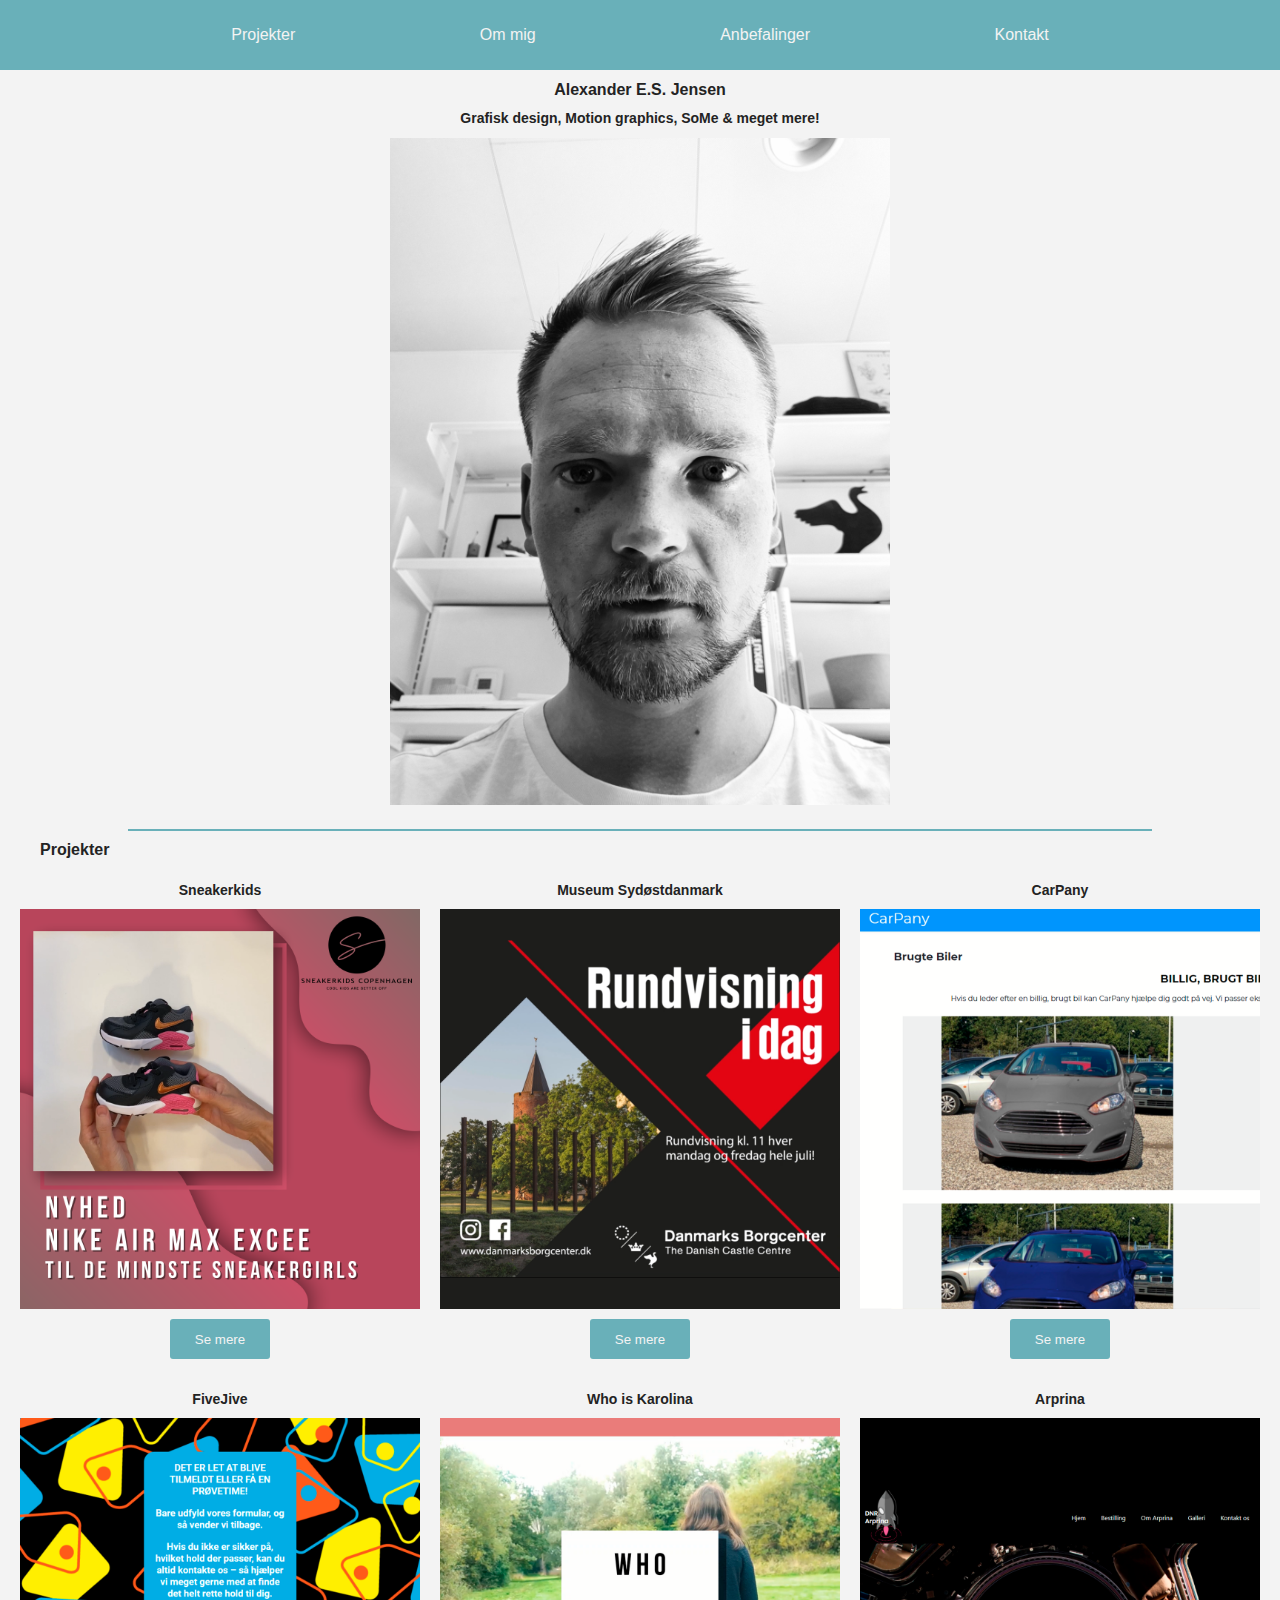
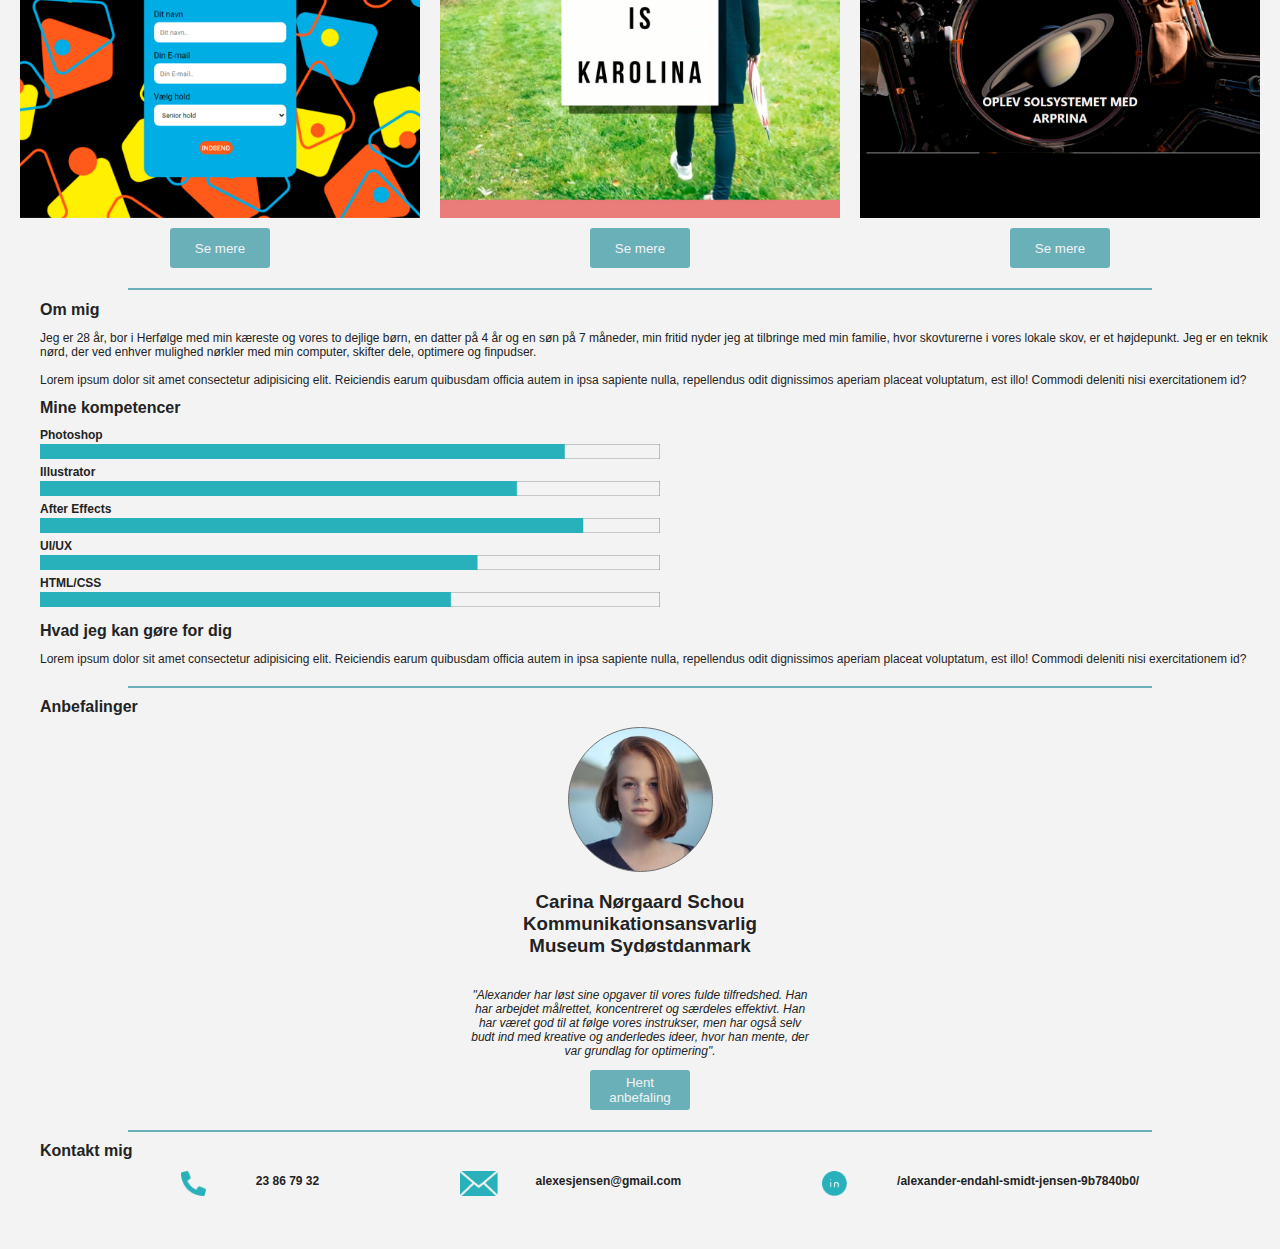
==== commit 621be3b4: "ændringer" ====
--- a/index.html
+++ b/index.html
@@ -67,7 +67,11 @@
 <hr>
     <section class="ommig">
         <h1><a id="navommig"></a>Om mig</h1>
-        <p>Lorem ipsum dolor sit amet consectetur adipisicing elit.
+        <p>Jeg er 28 år, bor i Herfølge med min kæreste og vores to dejlige børn, en datter på 4 år og en søn på 7 måneder,
+            min fritid nyder jeg at tilbringe med min familie, hvor skovturerne i vores lokale skov, er et højdepunkt. Jeg er en
+            teknik nørd, der ved enhver mulighed nørkler med min computer, skifter dele, optimere og finpudser.
+            <br><br>
+            Lorem ipsum dolor sit amet consectetur adipisicing elit.
             Reiciendis earum quibusdam officia autem in ipsa sapiente nulla,
              repellendus odit dignissimos aperiam placeat voluptatum, est illo! 
              Commodi deleniti nisi exercitationem id?</p>
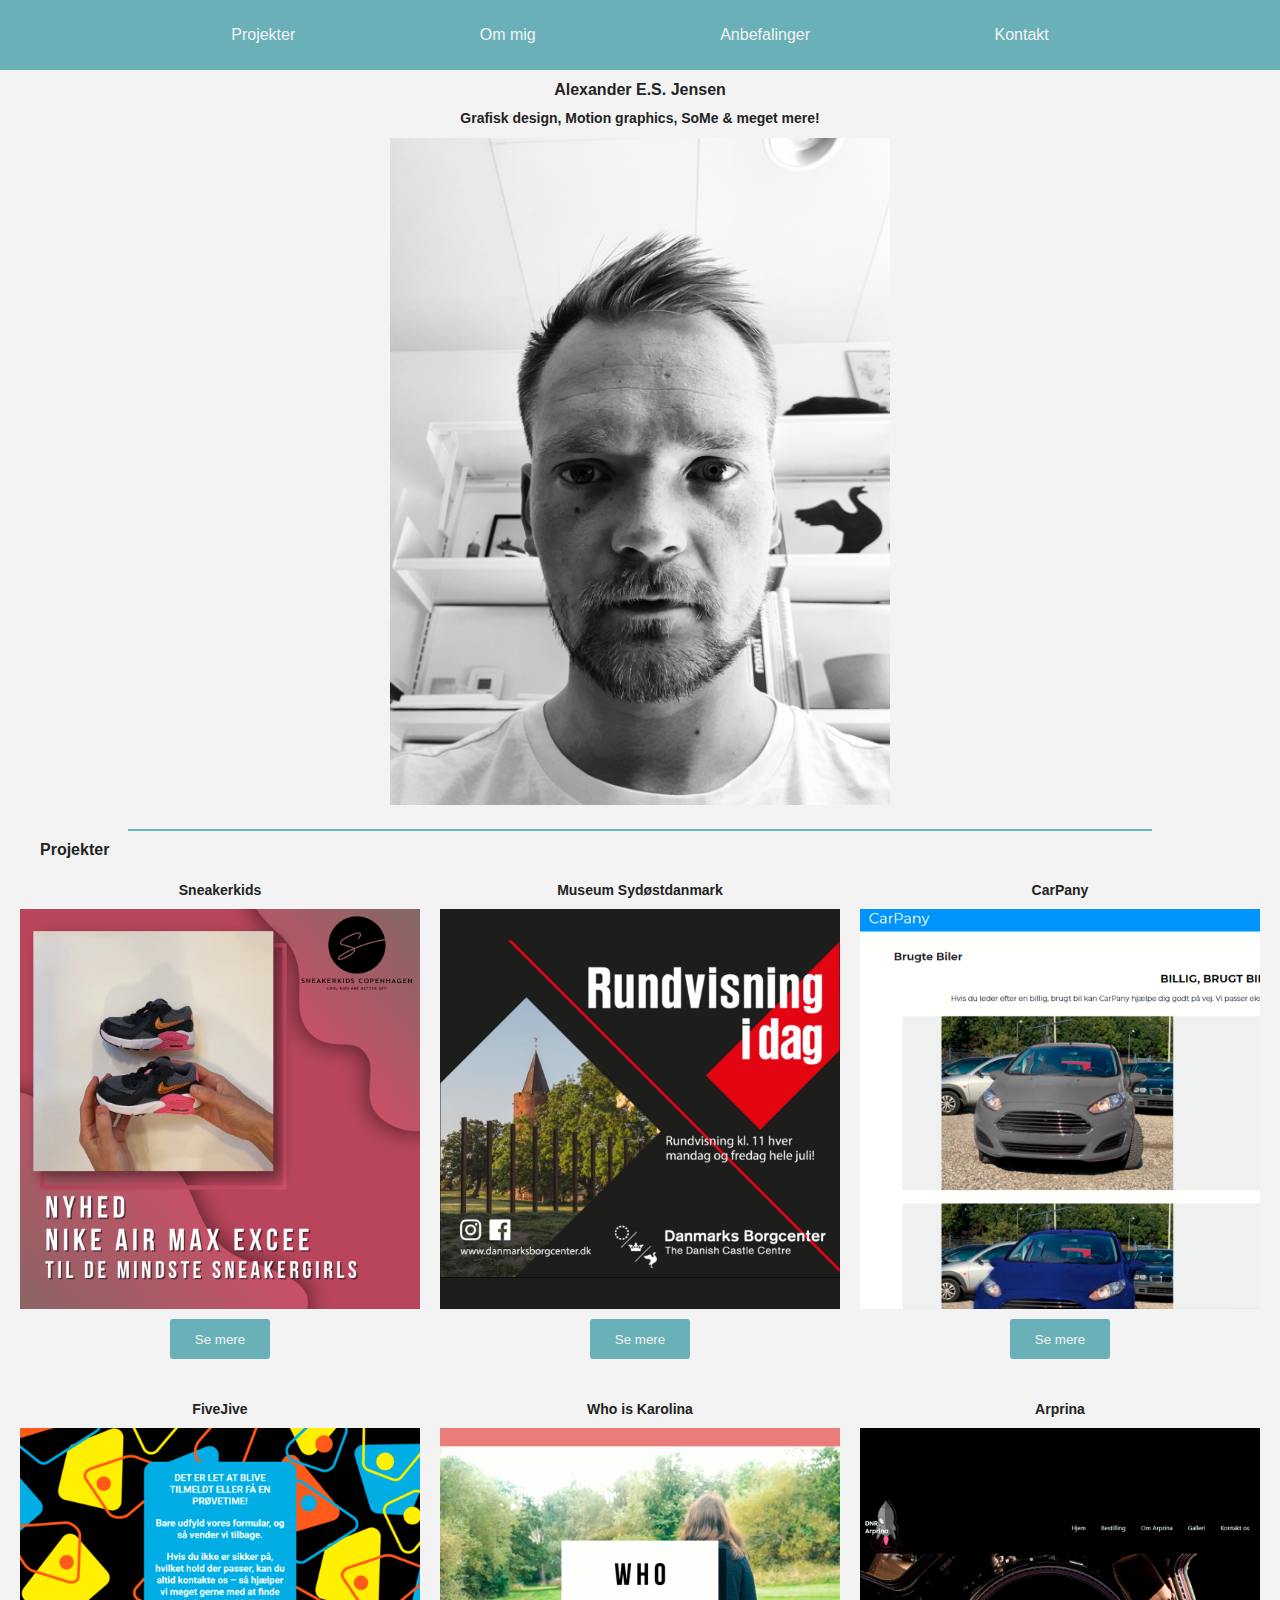
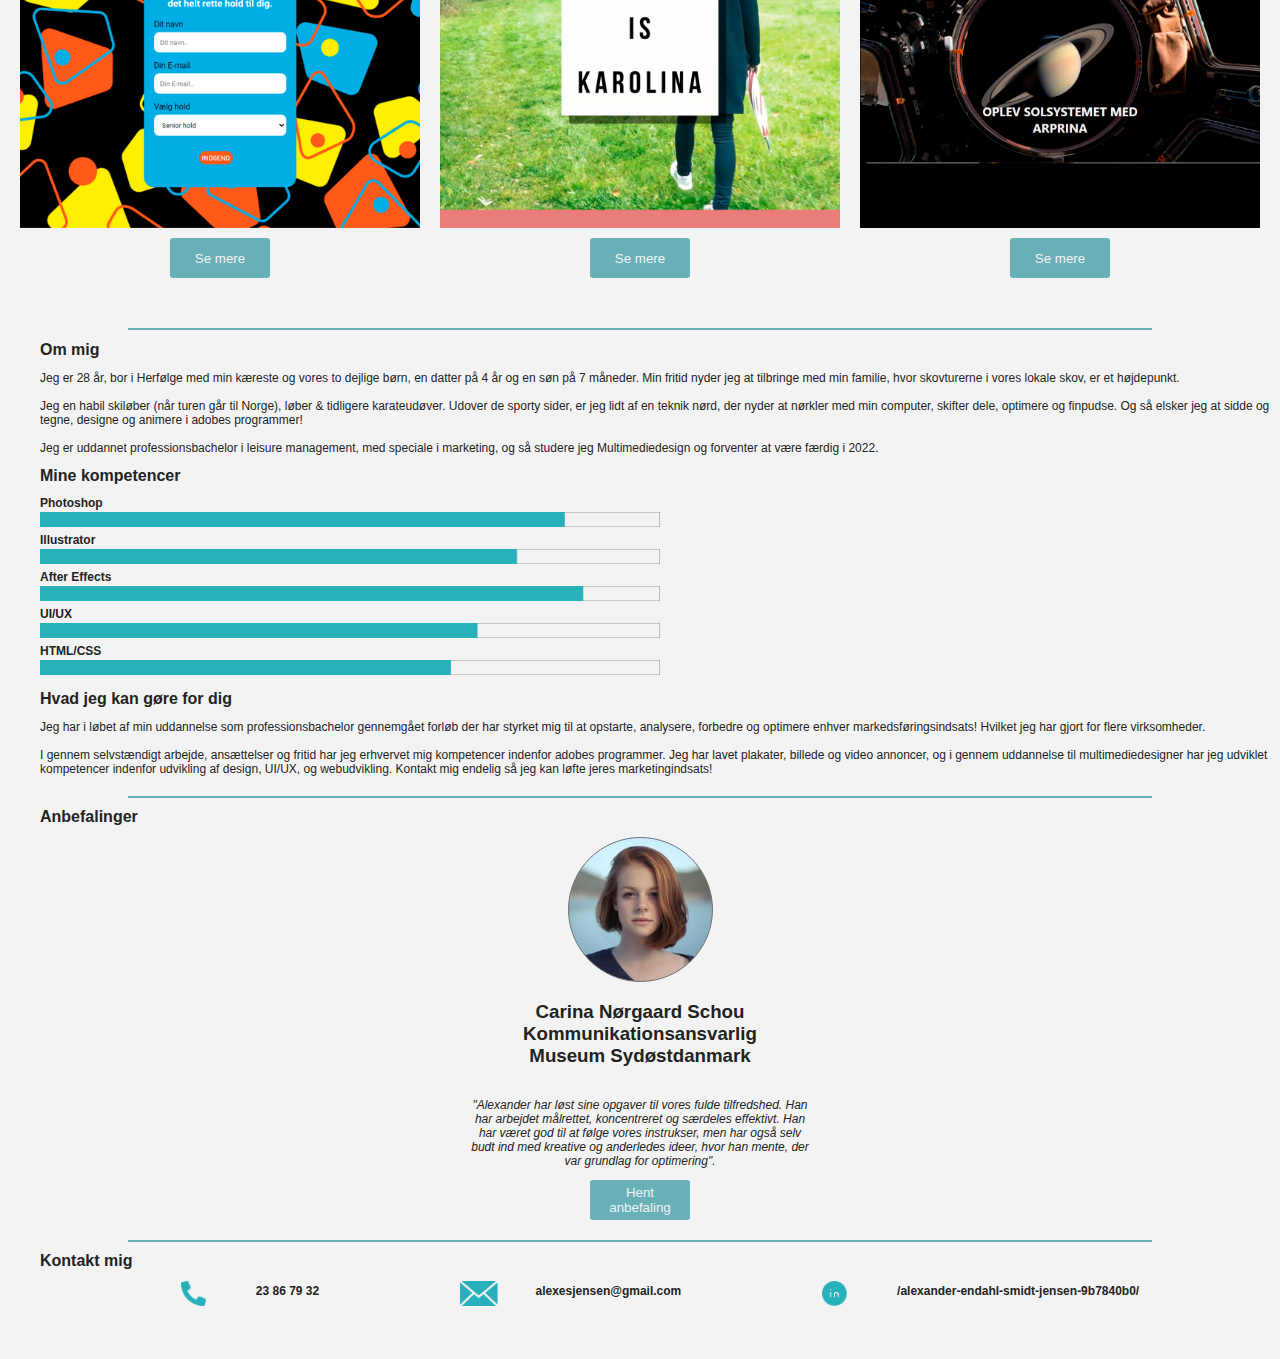
==== commit 2aae0666: "karolina side færdig" ====
--- a/index.html
+++ b/index.html
@@ -67,14 +67,12 @@
 <hr>
     <section class="ommig">
         <h1><a id="navommig"></a>Om mig</h1>
-        <p>Jeg er 28 år, bor i Herfølge med min kæreste og vores to dejlige børn, en datter på 4 år og en søn på 7 måneder,
-            min fritid nyder jeg at tilbringe med min familie, hvor skovturerne i vores lokale skov, er et højdepunkt. Jeg er en
-            teknik nørd, der ved enhver mulighed nørkler med min computer, skifter dele, optimere og finpudser.
+        <p>Jeg er 28 år, bor i Herfølge med min kæreste og vores to dejlige børn, en datter på 4 år og en søn på 7 måneder. Min fritid nyder jeg at tilbringe med min familie, hvor skovturerne i vores lokale skov, er et højdepunkt. 
+            <br> <br>
+            Jeg en habil skiløber (når turen går til Norge), løber & tidligere karateudøver. Udover de sporty sider, er jeg lidt af en teknik nørd, der nyder at nørkler med min computer, skifter dele, optimere og finpudse. Og så elsker jeg at sidde og tegne, designe og animere i adobes programmer! 
             <br><br>
-            Lorem ipsum dolor sit amet consectetur adipisicing elit.
-            Reiciendis earum quibusdam officia autem in ipsa sapiente nulla,
-             repellendus odit dignissimos aperiam placeat voluptatum, est illo! 
-             Commodi deleniti nisi exercitationem id?</p>
+            Jeg er uddannet professionsbachelor i leisure management, med speciale i marketing, og så studere jeg Multimediedesign og forventer at være færdig i 2022. 
+            </p>
     </section>
     <section class="kompetencer">
         <h1>Mine kompetencer</h1>
@@ -91,10 +89,10 @@
     </section>
     <section class="cta">
         <h1>Hvad jeg kan gøre for dig</h1>
-        <p>Lorem ipsum dolor sit amet consectetur adipisicing elit.
-            Reiciendis earum quibusdam officia autem in ipsa sapiente nulla,
-             repellendus odit dignissimos aperiam placeat voluptatum, est illo! 
-             Commodi deleniti nisi exercitationem id?</p>
+        <p>Jeg har i løbet af min uddannelse som professionsbachelor gennemgået forløb der har styrket mig til at opstarte, analysere, forbedre og optimere enhver markedsføringsindsats! Hvilket jeg har gjort for flere virksomheder. 
+            <br><br>
+            I gennem selvstændigt arbejde, ansættelser og fritid har jeg erhvervet mig kompetencer indenfor adobes programmer. Jeg har lavet plakater, billede og video annoncer, og i gennem uddannelse til multimediedesigner har jeg udviklet kompetencer indenfor udvikling af design, UI/UX, og webudvikling. Kontakt mig endelig så jeg kan løfte jeres marketingindsats!
+            </p>
     </section>
     <hr>
     <section class="anbefaling">
--- a/style.css
+++ b/style.css
@@ -119,7 +119,7 @@
     }
 .sneakerkids button {
     margin-top: 10px;
-    margin-bottom: 20px;
+    margin-bottom: 30px;
 }
 
 .projekter img {
@@ -133,7 +133,7 @@
 }
 .msd button{
     margin-top: 10px;
-    margin-bottom: 20px;
+    margin-bottom: 30px;
 }
 
 .carpany {
@@ -143,6 +143,7 @@
 }
 .carpany button {
     margin-top: 10px;
+    margin-bottom: 30px;
 }
 
 .fivejive {
@@ -152,6 +153,7 @@
 }
 .fivejive button {
     margin-top: 10px;
+    margin-bottom: 30px;
 }
 
 .karolina {
@@ -161,6 +163,7 @@
 }
 .karolina button {
     margin-top: 10px;
+    margin-bottom: 30px;
 }
 
 .arprina {
@@ -170,6 +173,7 @@
 }
 .arprina button {
     margin-top: 10px;
+    margin-bottom: 30px;
 }
 /*kompetencer*/
 
@@ -247,6 +251,36 @@
     justify-content: space-evenly;
     margin-bottom: 30px;
     }
+/*undersider*/
+
+.projekt h2 {
+    margin-left: 40px;
+    padding-top: 100px;
+    margin-top: 0;
+}
+
+.projekttekst p {
+    margin-left: 40px;
+    margin-right: 40px;
+}
+
+.video {
+    text-align: center;
+}
+
+
+.projektbutton {
+    
+    margin-top: 20px;
+    margin-bottom: 20px;
+    text-align: center;
+}
+/*video styling*/
+
+video {
+    width: 100%;
+    height: auto;
+}
 
 @media only screen and (max-width: 500px) {
     label {
@@ -279,6 +313,17 @@
         display: flex;
         flex-direction: column;
     }
+    .projektbutton{
+        text-align: center;
+    }
+
+    button {
+        width: 400px;
+    }     
+    .projektbutton button {
+        width: 400px;       
+     }
+    
 }
 @media only screen and (min-width: 501px) {
     h2 {
@@ -291,4 +336,8 @@
     
     h4, p {
         font-size: 12px;
+    }
+    video {
+        width: 60%;
+    }
 }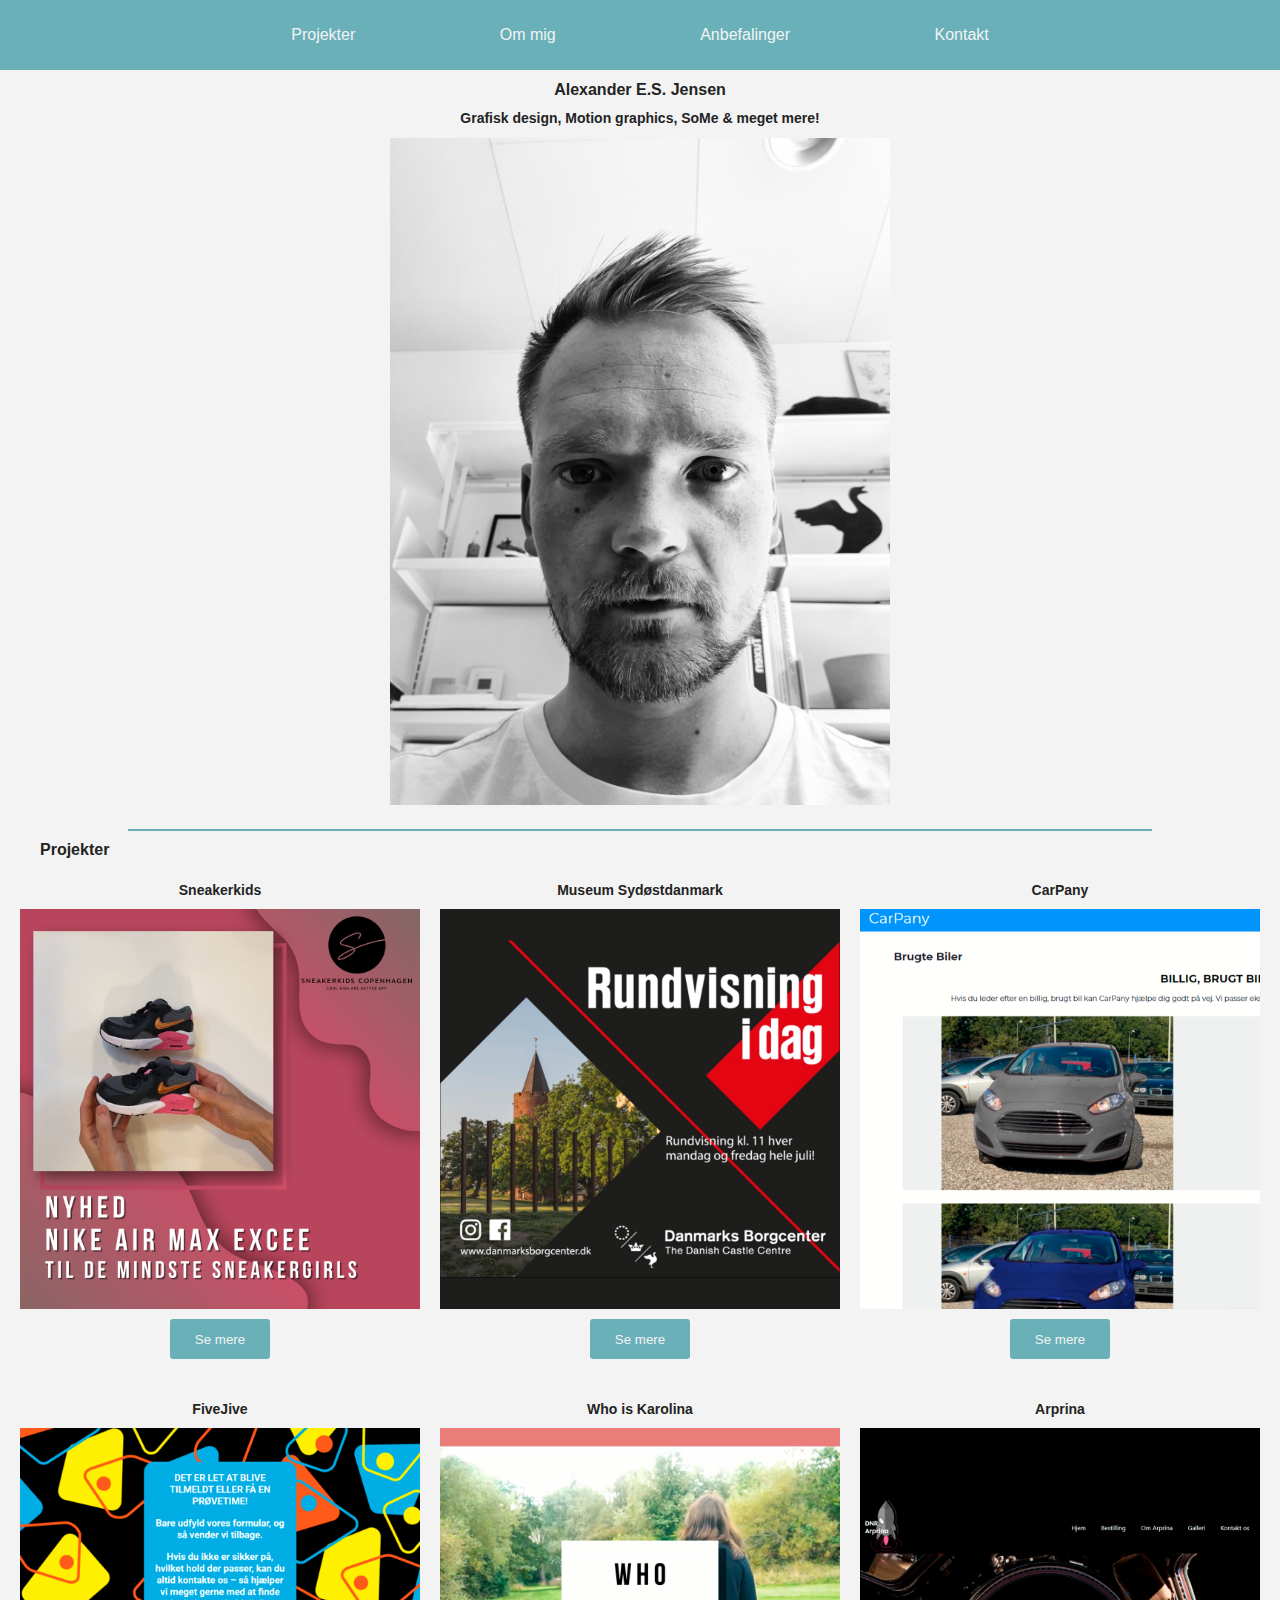
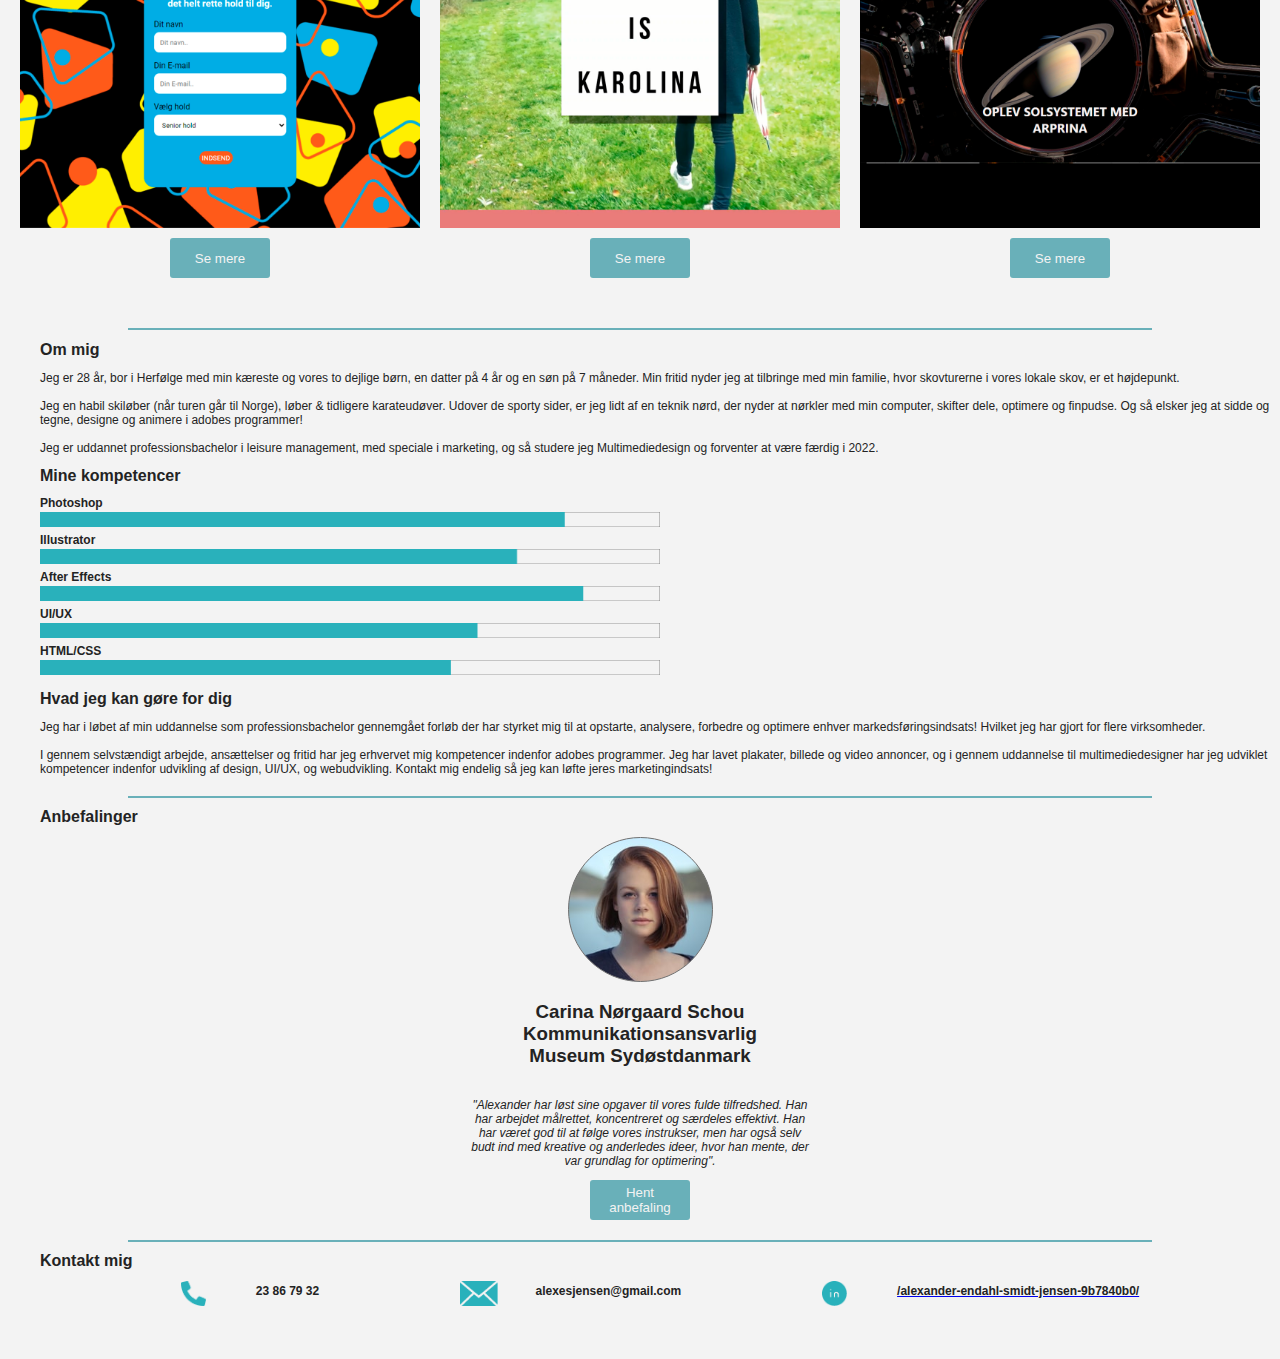
==== commit 46ce2c62: "sidste ændringer" ====
--- a/index.html
+++ b/index.html
@@ -124,7 +124,7 @@
         </div>
         <div class="linkedin">
             <img src="linkedin (1).png" alt="Min LinkedIn">
-            <h4>/alexander-endahl-smidt-jensen-9b7840b0/</h4>
+            <a href="https://www.linkedin.com/in/alexander-endahl-smidt-jensen-9b7840b0/"><h4>/alexander-endahl-smidt-jensen-9b7840b0/</h4></a>
         </div>
     </section>
 </body>
--- a/style.css
+++ b/style.css
@@ -33,7 +33,7 @@
     clear: right;
     text-decoration: none;
     color: #f3f3f3;
-    margin: 0 90px;
+    margin: 0 70px;
     line-height: 70px;
 }
 
@@ -45,7 +45,7 @@
     float: right;
     background-color: #69b0b9;
     color: #f3f3f3;
-    text-align: right;    
+    text-align: right;  
     }
 
 
@@ -294,7 +294,7 @@
     }
     .menu a {
         display: block;
-        margin: 0;
+        margin: 0px;
     }
     #toggle:checked + .menu {
         display: block;
@@ -303,7 +303,7 @@
         padding-top: 70px;
     }
     .portret img {
-        width: 400px;
+        width: 375px;
     }
     .projekter {
         display: flex;
@@ -317,11 +317,15 @@
         text-align: center;
     }
 
+    .projekter img {
+        width: 300px;
+    }
+
     button {
-        width: 400px;
+        width: 300px;
     }     
     .projektbutton button {
-        width: 400px;       
+        width: 300px;       
      }
     
 }
